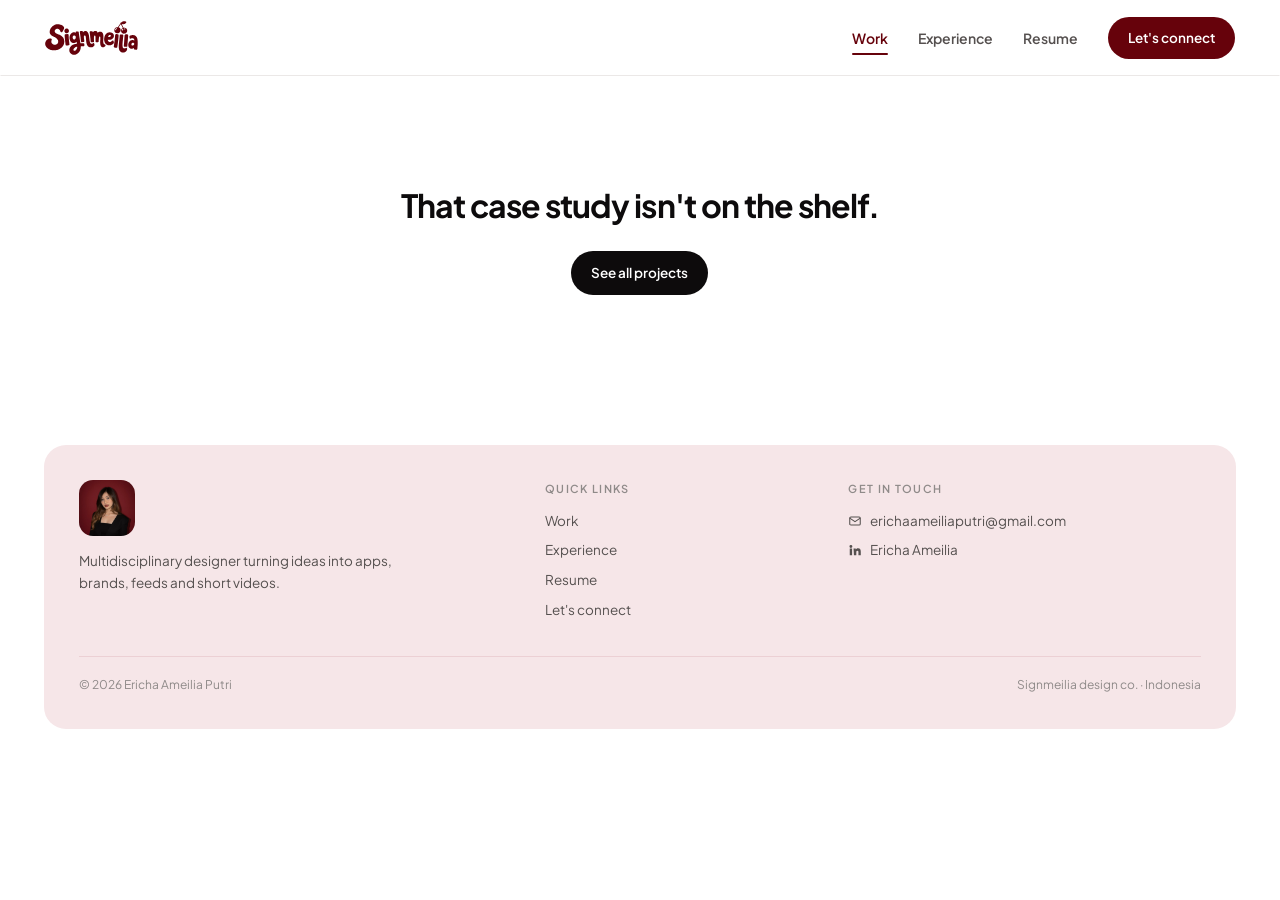
==== case.html @ 8f6b2e16 "GoFleet: hapus bagian Try it yourself Link prototipe tetap ada di tombol hero.  Co-Authored-By: Clau" ====
<!doctype html>
<html lang="en">
<head>
<meta charset="utf-8">
<meta name="viewport" content="width=device-width, initial-scale=1">
<title>Case study | Ericha Ameilia</title>
<meta name="description" content="A case study from Ericha Ameilia's portfolio.">
<link rel="icon" type="image/svg+xml" href="assets/favicon.svg?v=3">
<link rel="apple-touch-icon" href="assets/apple-touch-icon.png">
<link rel="preconnect" href="https://fonts.googleapis.com">
<link rel="preconnect" href="https://fonts.gstatic.com" crossorigin>
<link href="https://fonts.googleapis.com/css2?family=Plus+Jakarta+Sans:wght@400;500;600;700;800&display=swap" rel="stylesheet">
<link rel="stylesheet" href="styles.css">
<link rel="stylesheet" href="merged.css">
<link rel="stylesheet" href="case.css">
</head>
<body class="no-js">

<header class="nav" id="nav">
  <div class="nav__in">
    <a class="nav__logo" href="index.html" aria-label="Signmeilia, home"><img src="assets/signmeilia-logo.svg" alt="Signmeilia"></a>
    <div class="nav__right">
      <nav class="nav__links" aria-label="Main">
        <a href="projects.html" class="active">Work</a>
        <a href="index.html#journey">Experience</a>
        <a href="https://drive.google.com/file/d/1sFN4XBQd8MXF_A1-J4B5y1EkDxADbrXs/view?usp=sharing" target="_blank" rel="noopener">Resume</a>
      </nav>
      <a class="btn nav__cta" href="index.html#contact">Let's connect</a>
    </div>
  </div>
</header>

<main id="case">
  <noscript><div class="wrap cs-missing"><h1>This case study needs JavaScript.</h1><p><a href="projects.html">Back to all projects</a></p></div></noscript>
</main>

<footer class="site-foot">
  <div class="wrap">
    <div class="fcard">
      <div class="fcard__grid">
        <div class="fcard__me"><img src="assets/portrait.jpg" alt=""><p>Multidisciplinary designer turning ideas into apps, brands, feeds and short videos.</p></div>
        <nav aria-label="Quick links"><span class="label">Quick links</span><a href="projects.html">Work</a><a href="index.html#journey">Experience</a><a href="https://drive.google.com/file/d/1sFN4XBQd8MXF_A1-J4B5y1EkDxADbrXs/view?usp=sharing" target="_blank" rel="noopener">Resume</a><a href="index.html#contact">Let's connect</a></nav>
        <nav aria-label="Get in touch"><span class="label">Get in touch</span>
          <a href="mailto:erichaameiliaputri@gmail.com"><svg viewBox="0 0 24 24" fill="none" stroke="currentColor" stroke-width="1.8"><rect x="3" y="5" width="18" height="14" rx="2"/><path d="m3 7 9 6 9-6"/></svg>erichaameiliaputri@gmail.com</a>
          <a href="https://www.linkedin.com/in/erichaameilia/" target="_blank" rel="noopener"><svg viewBox="0 0 24 24" fill="currentColor"><path d="M4.98 3.5a2.5 2.5 0 1 1 0 5 2.5 2.5 0 0 1 0-5zM3 9.5h4V21H3zM9.5 9.5h3.8v1.6h.06c.53-1 1.83-2.06 3.77-2.06 4.03 0 4.77 2.65 4.77 6.1V21h-4v-5.1c0-1.22-.02-2.78-1.7-2.78-1.7 0-1.96 1.33-1.96 2.7V21h-4z"/></svg>Ericha Ameilia</a>
        </nav>
      </div>
      <div class="fcard__bottom"><span>© 2026 Ericha Ameilia Putri</span><span>Signmeilia design co. · Indonesia</span></div>
    </div>
  </div>
</footer>

<script src="projects-data.js"></script>
<script src="cases-data.js"></script>
<script>
  /* render one case study from cases-data.js, picked by ?id= */
  (() => {
    const id = new URLSearchParams(location.search).get('id');
    const c = CASES[id];
    const main = document.getElementById('case');
    if (CASES[id]) main.classList.add('cs-' + id);
    const esc = s => String(s).replace(/&/g, '&amp;').replace(/</g, '&lt;');
    if (!c) {
      main.innerHTML = `<div class="wrap cs-missing"><h1>That case study isn't on the shelf.</h1><p><a class="btn btn-dark" href="projects.html">See all projects</a></p></div>`;
      return;
    }
    document.title = `${c.short} | Ericha Ameilia`;
    const img = (src, alt, cls = '') => `<img class="${cls}" src="${src.startsWith('./') ? src : CS_ASSET + src}" alt="${esc(alt || '')}" loading="lazy">`;
    const head = b => (b.label || b.title || b.body) ? `
      <div class="cs-head rv">
        ${b.label ? `<span class="label">${esc(b.label)}</span>` : ''}
        ${b.title ? `<h2>${esc(b.title)}</h2>` : ''}
        ${[].concat(b.body || []).map(p => `<p>${esc(p)}</p>`).join('')}
      </div>` : '';

    const blocks = {
      text: b => '',
      cards: b => `<div class="cs-cards cols-${b.cols || 3}" data-stagger>${b.items.map((it, i) => `
        <div class="cs-card rv">
          ${b.numbered ? `<span class="cs-card__n">${String(i + 1).padStart(2, '0')}</span>` : ''}
          ${it.tag ? `<span class="cs-card__tag">${esc(it.tag)}</span>` : ''}
          <h3>${esc(it.t)}</h3>${it.d ? `<p>${esc(it.d)}</p>` : ''}
          ${it.list ? `<ul>${it.list.map(l => `<li>${esc(l)}</li>`).join('')}</ul>` : ''}
          ${it.foot ? `<b class="cs-card__foot">${esc(it.foot)}</b>` : ''}
        </div>`).join('')}</div>`,
      flow: b => `<div class="cs-flow rv">${b.steps.map(s => `<span>${esc(s)}</span>`).join('<i aria-hidden="true">→</i>')}</div>`,
      images: b => `<div class="cs-imgs cols-${b.cols || 1}${b.phones ? ' is-phones' : ''}" style="--n:${b.items.length}" data-stagger>${b.items.map(it => `
        <figure class="rv">${img(it.src, it.alt)}${it.cap || it.d ? `<figcaption>${it.cap ? `<b>${esc(it.cap)}</b>` : ''}${it.d ? `<span>${esc(it.d)}</span>` : ''}</figcaption>` : ''}</figure>`).join('')}</div>`,
      beforeafter: b => `<div class="cs-ba" data-stagger>
        <figure class="rv"><span class="cs-pill">Before</span>${img(b.before, 'Before')}</figure>
        <figure class="rv"><span class="cs-pill is-on">Redesign</span>${img(b.after, 'Redesign')}</figure></div>`,
      compare: b => `<div class="cs-compare" data-stagger>${[b.left, b.right].map((s, i) => `
        <div class="cs-compare__col rv${i ? ' is-on' : ''}"><h3>${esc(s.title)}</h3><ol>${s.items.map(x => `<li>${esc(x)}</li>`).join('')}</ol></div>`).join('')}</div>`,
      works: b => `<div class="cs-works">${b.items.map(w => `
        <article class="cs-work rv">
          <div class="cs-work__media${w.videos.length > 1 ? ' is-many' : ''}">${w.videos.map(v => `
            <a class="cs-video" href="https://www.youtube.com/watch?v=${v.id}" target="_blank" rel="noopener" aria-label="Watch ${esc(w.brand)} on YouTube">
              ${img(v.thumb, w.brand)}<span class="cs-play" aria-hidden="true">▶</span></a>`).join('')}</div>
          <div class="cs-work__text">
            <span class="label">${esc(w.brand)}</span>
            <h3>${esc(w.title)}</h3>
            ${[].concat(w.body).map(p => `<p>${esc(p)}</p>`).join('')}
            <div class="cs-chips"><b>My contribution</b>${w.did.map(d => `<span class="chip">${esc(d)}</span>`).join('')}</div>
          </div>
        </article>`).join('')}</div>`,
      // a drawn diagram (an SVG file), inlined after render so it picks up the page fonts
      diagram: b => `<div class="cs-diagram rv" data-svg="${b.src}" role="img" aria-label="${esc(b.alt || '')}"></div>`,
      quote: b => `<div class="cs-quote rv"><span class="label">Reflection</span><blockquote>${esc(b.quote)}</blockquote>${[].concat(b.body).map(p => `<p>${esc(p)}</p>`).join('')}</div>`,
    };

    const keys = Object.keys(CASES);
    const next = CASES[keys[(keys.indexOf(id) + 1) % keys.length]];
    const nextId = keys[(keys.indexOf(id) + 1) % keys.length];

    main.innerHTML = `
      <section class="cs-hero">
        <div class="wrap">
          <a class="cs-back" href="projects.html#${c.field}">← Back to ${esc(c.fieldName)}</a>
          <span class="mix-tag">${esc(c.label)}</span>
          <h1 class="cs-title">${esc(c.title)}</h1>
          <p class="cs-intro">${esc(c.intro)}</p>
          ${c.link ? `<a class="btn btn-dark cs-live" href="${c.link.href}" target="_blank" rel="noopener">${esc(c.link.label)} <span aria-hidden="true">↗</span></a>` : ""}
          <dl class="cs-meta">${c.meta.map(([k, v]) => `<div><dt>${esc(k)}</dt><dd>${esc(v)}</dd></div>`).join('')}</dl>
        </div>
        <div class="wrap"><figure class="cs-cover">${img(c.cover, c.short + ' cover')}</figure></div>
      </section>
      ${c.blocks.map(b => {
        // a lone image, one or two phone screens, or a flow sit beside their copy instead of under it,
        // unless the block asks to stay stacked so its visual can run full width
        const split = !b.stack && (b.title || b.body) &&
          ((b.type === 'images' && ((b.cols || 1) === 1 || (b.phones && b.items.length <= 2))) || b.type === 'flow');
        return `<section class="cs-sec t-${b.type}${b.tone ? ' is-' + b.tone : ''}${split ? ' is-split' : ''}"><div class="wrap">${b.type === 'quote' ? '' : head(b)}${blocks[b.type](b)}</div></section>`;
      }).join('')}
      <section class="cs-next"><div class="wrap">
        <a class="cs-next__card" href="case.html?id=${nextId}">
          <span class="label">Next case study</span>
          <h2>${esc(next.short)}</h2>
          <p>${esc(next.title)}</p>
          <span class="cs-next__img">${img(next.cover, next.short)}</span>
        </a>
      </div></section>`;

    // diagrams are inlined rather than used as <img>, so their text renders in the site font
    // opened straight from disk (file://) the fetch is blocked, so fall back to a plain image
    main.querySelectorAll('[data-svg]').forEach(el => fetch(el.dataset.svg).then(r => r.text()).then(svg => { el.innerHTML = svg; })
      .catch(() => { el.innerHTML = `<img src="${el.dataset.svg}" alt="${el.getAttribute('aria-label') || ''}" style="width:100%;min-width:1100px;display:block">`; }));

    // only truly tall images (phone screens, vertical videos) are shown whole inside their 16:9 frame;
    // dashboards and everything else fill the frame, zoomed in from the top

    const markTall = im => { if (im.naturalHeight > im.naturalWidth * 1.4) im.classList.add('is-tall'); };
    main.querySelectorAll('img').forEach(im => im.complete ? markTall(im) : im.addEventListener('load', () => markTall(im), { once: true }));
    // UTVIP shots are shown whole; blowing the shot's top-left corner up behind it fills the spare frame in its own backdrop colour
    if (id === 'utvip') main.querySelectorAll('.cs-imgs img, .cs-cover img').forEach(im => { im.style.background = `url("${im.src}") 0 0 / 10000% 10000% no-repeat`; });
  })();
</script>
<script src="site.js"></script>
</body>
</html>
---- styles.css ----
:root{
  --bg:#ffffff;
  --soft:#f6f5f4;
  --ink:#0d0b0c;
  --ink-2:#55504f;
  --ink-3:#8f8a89;
  --line:#ebe8e7;
  --accent:#7a1f2b;
  --accent-soft:#f7e7e9;
  --ribbon:#f4a6cf;
  --font:"Plus Jakarta Sans", system-ui, -apple-system, "Segoe UI", sans-serif;
  --pad:clamp(20px,3.4vw,48px);
}
*{box-sizing:border-box;margin:0;padding:0}
html{scroll-behavior:smooth}
body{background:var(--bg);color:var(--ink);font-family:var(--font);font-size:15px;line-height:1.6;-webkit-font-smoothing:antialiased;overflow-x:hidden}
img{display:block;max-width:100%}
a{color:inherit;text-decoration:none}
button,input,textarea{font:inherit;color:inherit}
button{background:none;border:0;cursor:pointer}
.wrap{width:min(1240px,100% - var(--pad)*2);margin-inline:auto}
.label{font-size:11px;font-weight:600;letter-spacing:.12em;text-transform:uppercase;color:var(--ink-3)}
:focus-visible{outline:2px solid var(--accent);outline-offset:3px;border-radius:6px}

/* preloader */
.loader{position:fixed;inset:0;z-index:100;background:#fff;display:flex;align-items:flex-end;padding:0 var(--pad) 28px;transition:transform .9s cubic-bezier(.7,0,.2,1)}
.loader__in{width:100%;display:flex;justify-content:space-between;align-items:flex-end;border-top:1px solid var(--line);padding-top:10px}
.loader__num{font-size:clamp(90px,13vw,190px);font-weight:700;line-height:.82;letter-spacing:-.05em;display:flex}
.loader__num sup{font-size:.22em;letter-spacing:0;margin-left:4px;line-height:1}
.loader.done{transform:translateY(-100%)}

/* top bar */
.topbar{position:fixed;inset:0 0 auto 0;z-index:50;height:64px;background:rgba(255,255,255,.78);backdrop-filter:blur(14px);-webkit-backdrop-filter:blur(14px);border-bottom:1px solid rgba(235,232,231,.7)}
.topbar .wrap{height:100%;display:flex;align-items:center;justify-content:space-between;gap:16px}
.meta{display:flex;gap:44px}
.meta div{line-height:1.35}
.meta .label{font-size:9.5px;display:block;margin-bottom:2px}
.meta b{font-size:12.5px;font-weight:500}
.meta .dot{display:inline-block;width:6px;height:6px;border-radius:50%;background:#2fb36b;margin-right:6px;vertical-align:1px}
.links{display:flex;align-items:center;gap:28px;font-size:13.5px;font-weight:500;color:var(--ink-3)}
.links a{transition:color .2s}
.links a:hover,.links a.on{color:var(--ink)}
.links a.hi{color:var(--accent)}
.menu-btn{display:none;width:38px;height:38px;border-radius:50%;border:1px solid var(--line);place-items:center}
.menu-btn svg{width:18px;height:18px}

/* buttons */
.btn{display:inline-flex;align-items:center;gap:9px;height:44px;padding:0 20px;border-radius:999px;font-size:13.5px;font-weight:600;white-space:nowrap;transition:transform .2s, background .2s, border-color .2s}
.btn svg{width:15px;height:15px}
.btn:hover{transform:translateY(-2px)}
.btn:active{transform:scale(.97)}
.btn-dark{background:var(--ink);color:#fff}
.btn-dark:hover{background:var(--accent)}
.btn-line{border:1px solid var(--line);background:#fff}
.btn-line:hover{border-color:var(--ink)}
.chip{display:inline-flex;align-items:center;gap:6px;height:28px;padding:0 11px;border-radius:999px;font-size:12px;font-weight:500;border:1px solid var(--line);background:#fff;color:var(--ink-2);white-space:nowrap}
.chip--on{background:var(--accent-soft);border-color:transparent;color:var(--accent)}

/* ribbons */
.ribbon{position:absolute;left:-20vw;width:140vw;height:46px;display:flex;align-items:center;overflow:hidden;font-size:13px;font-weight:700;letter-spacing:.08em;text-transform:uppercase;white-space:nowrap}
.ribbon__track{display:flex;width:max-content;animation:ribbon 40s linear infinite}
.ribbon__track span{padding-right:.6em}
.ribbon--pink{background:var(--ribbon);color:var(--ink)}
.ribbon--ink{background:var(--accent);color:#fff}
.ribbon--rev .ribbon__track{animation-direction:reverse}
@keyframes ribbon{to{transform:translateX(-50%)}}

/* hero */
.hero{position:relative;min-height:100svh;overflow:hidden;display:flex;flex-direction:column;align-items:center;padding-top:clamp(100px,13vh,140px)}
.hero h1{position:relative;z-index:4;text-align:center;font-size:clamp(34px,4.4vw,62px);font-weight:600;line-height:1.08;letter-spacing:-.035em}
.hero h1 .type{color:var(--accent)}
.hero h1 .caret{display:inline-block;width:3px;height:.9em;background:var(--accent);margin-left:4px;vertical-align:-.08em;animation:blink 1s steps(1) infinite}
@keyframes blink{50%{opacity:0}}
.hero p{position:relative;z-index:4;text-align:center;color:var(--ink-2);max-width:56ch;margin:20px 20px 0;font-size:15px}
.hero__photo{position:absolute;z-index:2;bottom:0;left:50%;transform:translateX(-50%);height:clamp(320px,56svh,600px);aspect-ratio:4/5;border-radius:999px 999px 0 0;overflow:hidden;background:#222}
.hero__photo img{width:100%;height:100%;object-fit:cover;object-position:50% 18%;filter:grayscale(1) contrast(1.12) brightness(1.04);transition:filter .6s}
.hero__photo:hover img{filter:grayscale(0)}
.hero .ribbon--pink{z-index:1;top:58%;transform:rotate(-13deg)}
.hero .ribbon--ink{z-index:3;top:79%;transform:rotate(4deg)}
.hero__foot{position:absolute;z-index:5;left:var(--pad);bottom:28px;display:flex;gap:10px;align-items:center}
.ico{width:38px;height:38px;border-radius:50%;border:1px solid var(--line);background:#fff;display:grid;place-items:center;transition:border-color .2s, transform .2s}
.ico:hover{border-color:var(--ink);transform:translateY(-2px)}
.ico svg{width:15px;height:15px}
.pill-mail{height:38px;padding:0 16px;border-radius:999px;border:1px solid var(--line);background:#fff;display:inline-flex;align-items:center;font-size:12.5px;font-weight:500;transition:border-color .2s}
.pill-mail:hover{border-color:var(--ink)}

/* about */
.sec{padding:110px 0 0}
.head-row{display:flex;align-items:center;gap:14px;margin-bottom:18px}
.status{display:inline-flex;align-items:center;gap:7px;font-size:11px;font-weight:600;letter-spacing:.12em;text-transform:uppercase;color:var(--ink-2)}
.status i{width:7px;height:7px;border-radius:50%;background:#2fb36b}
.about{display:grid;grid-template-columns:minmax(0,1fr) minmax(0,1.05fr);gap:clamp(32px,6vw,100px);align-items:start}
.about h2{font-size:clamp(32px,3.4vw,48px);font-weight:600;line-height:1.08;letter-spacing:-.035em;margin-bottom:22px}
.about p{color:var(--ink-2);max-width:52ch;margin-bottom:30px}
.actions{display:flex;gap:10px;flex-wrap:wrap}

.cal{border:1px solid var(--line);border-radius:18px;padding:22px}
.cal__top{display:flex;justify-content:space-between;align-items:center;gap:12px;margin-bottom:18px}
.cal__top b{font-size:15px;font-weight:600}
.cal__tag{display:inline-flex;align-items:center;gap:7px;height:30px;padding:0 12px;border-radius:999px;background:var(--ink);color:#fff;font-size:12px;font-weight:600}
.cal__tag svg{width:13px;height:13px}
.cal__grid{display:grid;grid-template-columns:38px repeat(12,1fr);gap:5px;align-items:center}
.cal__grid .m{font-size:10.5px;color:var(--ink-3);text-align:center}
.cal__grid .y{font-size:11px;color:var(--ink-3)}
.cell{aspect-ratio:1;border-radius:5px;background:#efeded;position:relative}
.cell[data-l="1"]{background:#e9b9c0}
.cell[data-l="2"]{background:var(--accent)}
.cell[data-l="f"]{background:transparent;border:1px dashed var(--line)}
.cell:hover::after{content:attr(data-tip);position:absolute;z-index:5;bottom:calc(100% + 8px);left:50%;transform:translateX(-50%);white-space:nowrap;background:var(--ink);color:#fff;font-size:11.5px;padding:6px 10px;border-radius:8px;pointer-events:none}
.cal__legend{display:flex;justify-content:space-between;align-items:center;margin-top:16px;font-size:11.5px;color:var(--ink-3)}
.cal__legend span{display:inline-flex;align-items:center;gap:5px}
.cal__legend i{width:11px;height:11px;border-radius:3px;background:#efeded}

/* career */
.career-head{display:flex;justify-content:space-between;align-items:center;gap:16px;flex-wrap:wrap;margin-bottom:22px}
.career-head h2{display:flex;align-items:baseline;gap:16px;font-size:20px;font-weight:600;letter-spacing:-.02em}
.career-head .chips{display:flex;gap:8px;flex-wrap:wrap}
.track-bar{display:flex;align-items:center;gap:16px;margin-bottom:22px}
.progress{flex:1;height:2px;background:var(--line);position:relative;overflow:hidden;border-radius:2px}
.progress i{position:absolute;inset:0 auto 0 0;width:20%;background:var(--ink);transition:width .2s}
.arrows{display:flex;gap:8px}
.arrows button{width:34px;height:34px;border-radius:50%;border:1px solid var(--line);display:grid;place-items:center;transition:border-color .2s, opacity .2s}
.arrows button:hover{border-color:var(--ink)}
.arrows button:disabled{opacity:.35;pointer-events:none}
.arrows svg{width:15px;height:15px}
.rail{display:flex;gap:16px;overflow-x:auto;scroll-snap-type:x mandatory;scrollbar-width:none;padding:4px var(--pad) 8px;margin:0 calc(var(--pad) * -1)}
.rail::-webkit-scrollbar{display:none}
.job{flex:0 0 clamp(270px,25vw,320px);scroll-snap-align:start;border:1px solid var(--line);border-radius:18px;padding:20px;display:flex;flex-direction:column;background:#fff;transition:border-color .25s, transform .25s}
.job:hover{border-color:#cfc9c8;transform:translateY(-3px)}
.job__co{display:flex;align-items:center;gap:10px;font-size:12.5px;font-weight:500;color:var(--ink-2);margin-bottom:16px}
.job__co img{width:28px;height:28px;border-radius:50%;object-fit:contain;border:1px solid var(--line);padding:3px;background:#fff}
.job__co span{flex:1;min-width:0;overflow:hidden;text-overflow:ellipsis;white-space:nowrap}
.job__badge{font-size:10.5px;font-weight:600;letter-spacing:.06em;text-transform:uppercase;color:var(--ink-3)}
.job__badge.now{color:var(--accent);background:var(--accent-soft);padding:3px 8px;border-radius:6px}
.job h3{font-size:16px;font-weight:600;letter-spacing:-.01em;line-height:1.3}
.job .date{font-size:12px;color:var(--ink-3);margin:3px 0 16px}
.job ul{list-style:none;display:grid;gap:10px;font-size:13px;color:var(--ink-2);background:var(--soft);border-radius:12px;padding:14px 14px 14px 26px;flex:1}
.job li{position:relative}
.job li::before{content:"";position:absolute;left:-12px;top:.62em;width:4px;height:4px;border-radius:50%;background:var(--ink-3)}
.job__more{display:inline-flex;align-items:center;gap:6px;margin-top:16px;font-size:12.5px;font-weight:600}
.job__more svg{width:13px;height:13px;transition:transform .2s}
.job__more:hover svg{transform:translate(2px,-2px)}

/* contact */
.contact-head{display:flex;justify-content:space-between;align-items:center;gap:16px;flex-wrap:wrap;margin-bottom:26px}
.contact-head h2{display:flex;align-items:baseline;gap:16px;font-size:20px;font-weight:600;letter-spacing:-.02em}
.contact-head .notes{display:flex;gap:18px;font-size:12.5px;color:var(--ink-2)}
.contact{display:grid;grid-template-columns:minmax(0,.9fr) minmax(0,1.1fr);gap:clamp(24px,4vw,56px);align-items:start}
.contact > div > p{color:var(--ink-2);max-width:44ch;margin-bottom:22px}
.c-rows{display:grid;gap:10px}
.c-row{display:flex;align-items:center;gap:14px;padding:12px 14px;border:1px solid var(--line);border-radius:14px;transition:border-color .2s}
.c-row:hover{border-color:#cfc9c8}
.c-row .ic{width:38px;height:38px;flex:none;border-radius:10px;display:grid;place-items:center;background:var(--accent-soft);color:var(--accent)}
.c-row .ic svg{width:17px;height:17px}
.c-row div{flex:1;min-width:0;line-height:1.35}
.c-row div .label{font-size:10px;display:block}
.c-row div b{font-size:13.5px;font-weight:500;display:block;overflow:hidden;text-overflow:ellipsis;white-space:nowrap}
.c-row .act{height:30px;padding:0 13px;border-radius:999px;border:1px solid var(--line);font-size:11px;font-weight:700;letter-spacing:.08em;text-transform:uppercase;display:inline-flex;align-items:center;transition:background .2s,color .2s}
.c-row .act:hover{background:var(--ink);color:#fff;border-color:var(--ink)}
.form{border:1px solid var(--line);border-radius:18px;padding:24px}
.form h3{font-size:16px;font-weight:600;margin-bottom:18px}
.form .two{display:grid;grid-template-columns:1fr 1fr;gap:14px}
.form label{display:block;margin-bottom:14px}
.form label .label{display:block;margin-bottom:6px;color:var(--ink-2)}
.form input,.form textarea{width:100%;border:1px solid var(--line);border-radius:10px;padding:11px 13px;font-size:14px;background:#fff;transition:border-color .2s}
.form input:focus,.form textarea:focus{outline:none;border-color:var(--accent)}
.form textarea{min-height:130px;resize:vertical}
.form__foot{display:flex;justify-content:space-between;align-items:center;gap:12px;flex-wrap:wrap}
.form__foot small{font-size:12px;color:var(--ink-3)}
.form .btn-dark{background:var(--accent)}
.form .btn-dark:hover{background:var(--ink)}

.band{position:relative;height:140px;overflow:hidden;margin-top:60px}
.band .ribbon{top:46px;transform:rotate(-2.5deg)}

/* footer */
.footer{border-top:1px solid var(--line);padding:56px 0 30px}
.footer__grid{display:grid;grid-template-columns:1fr auto auto;gap:64px;align-items:start}
.footer h2{font-size:22px;font-weight:600;letter-spacing:-.02em;margin-bottom:8px}
.footer p{color:var(--ink-2);font-size:13.5px;max-width:42ch;margin-bottom:20px}
.footer nav .label{display:block;margin-bottom:12px}
.footer nav a{display:flex;align-items:center;gap:8px;font-size:13.5px;color:var(--ink-2);margin-bottom:8px;transition:color .2s}
.footer nav a:hover{color:var(--ink)}
.footer nav svg{width:14px;height:14px}
.footer__bottom{display:flex;justify-content:space-between;gap:12px;margin-top:56px;font-size:12px;color:var(--ink-3)}

/* projects page */
.p-hero{padding:120px 0 26px}
.p-top{display:flex;justify-content:space-between;align-items:flex-end;gap:32px;flex-wrap:wrap}
.p-top h1{font-size:clamp(38px,4.4vw,60px);font-weight:600;line-height:1.04;letter-spacing:-.04em;margin-top:10px}
.p-side{max-width:340px;text-align:right}
.p-side p{color:var(--ink-2);font-size:13.5px;margin-bottom:16px}
.p-stats{display:flex;justify-content:flex-end;gap:26px}
.p-stats b{display:block;font-size:22px;font-weight:600;line-height:1;letter-spacing:-.02em}
.p-stats .label{font-size:9.5px}
.filters{display:flex;justify-content:space-between;align-items:center;gap:14px;flex-wrap:wrap;margin-top:30px}
.tabs{display:flex;gap:8px;flex-wrap:wrap}
.tab{height:36px;padding:0 15px;border-radius:999px;border:1px solid var(--line);font-size:13px;font-weight:500;display:inline-flex;align-items:center;gap:7px;transition:background .2s,color .2s,border-color .2s}
.tab small{font-size:11.5px;color:var(--ink-3)}
.tab:hover{border-color:var(--ink)}
.tab[aria-selected="true"]{background:var(--ink);border-color:var(--ink);color:#fff}
.tab[aria-selected="true"] small{color:rgba(255,255,255,.6)}
.showing{font-size:12.5px;color:var(--ink-3)}
.p-band{position:relative;height:80px;overflow:hidden;margin:4px 0 18px}
.p-band .ribbon{top:16px;height:40px;transform:rotate(-1.2deg)}
.grid{display:grid;grid-template-columns:repeat(3,1fr);gap:18px;padding-bottom:90px}
.card{border:1px solid var(--line);border-radius:18px;overflow:hidden;background:#fff;display:flex;flex-direction:column;transition:border-color .25s, transform .25s}
.card:hover{border-color:#cfc9c8;transform:translateY(-4px)}
.card__cover{position:relative;aspect-ratio:16/10;background:var(--soft);overflow:hidden}
.card__cover img{width:100%;height:100%;object-fit:cover;transition:transform .7s ease}
.card:hover .card__cover img{transform:scale(1.04)}
.card__cover .cat{position:absolute;left:12px;top:12px;height:24px;padding:0 10px;border-radius:999px;background:#fff;font-size:10px;font-weight:700;letter-spacing:.1em;text-transform:uppercase;display:inline-flex;align-items:center}
.card__body{padding:16px 18px 18px;display:flex;flex-direction:column;flex:1}
.card__title{display:flex;justify-content:space-between;align-items:center;gap:10px}
.card__title h3{font-size:15px;font-weight:600;letter-spacing:-.01em}
.card__title .yr{font-size:12px;color:var(--ink-3);white-space:nowrap}
.card__title .st{font-size:11px;font-weight:600;color:var(--accent);background:var(--accent-soft);padding:3px 8px;border-radius:6px;margin-right:6px}
.card__org{font-size:12px;color:var(--ink-3);margin:2px 0 10px}
.card__body p{font-size:13px;color:var(--ink-2);display:-webkit-box;-webkit-line-clamp:2;-webkit-box-orient:vertical;overflow:hidden;margin-bottom:16px}
.card__foot{display:flex;justify-content:space-between;align-items:flex-end;gap:10px;margin-top:auto}
.card__foot .tags{display:flex;flex-wrap:wrap;gap:6px}
.card__foot .chip{height:24px;font-size:11px;padding:0 9px}
.card__go{width:32px;height:32px;flex:none;border-radius:50%;border:1px solid var(--line);display:grid;place-items:center;transition:background .2s,color .2s}
.card:hover .card__go{background:var(--ink);color:#fff;border-color:var(--ink)}
.card__go svg{width:14px;height:14px}
.empty{grid-column:1/-1;border:1px dashed #d9d4d3;border-radius:18px;padding:56px 24px;text-align:center}
.empty h3{font-size:20px;font-weight:600;letter-spacing:-.02em;margin-bottom:8px}
.empty p{color:var(--ink-2);max-width:44ch;margin:0 auto 20px}

/* reveal */
.rv{opacity:0;transform:translateY(20px);transition:opacity .8s ease, transform .8s cubic-bezier(.2,.7,.2,1)}
.rv.in{opacity:1;transform:none}
.no-js .rv{opacity:1;transform:none}
.no-js .loader{display:none}

@media (prefers-reduced-motion:reduce){
  *,*::before,*::after{animation:none!important;transition:none!important}
  .rv{opacity:1;transform:none}
}

@media (max-width:900px){
  .meta div:nth-child(3){display:none}
  .meta{gap:24px}
  .about,.contact{grid-template-columns:1fr}
  .grid{grid-template-columns:1fr 1fr}
  .footer__grid{grid-template-columns:1fr 1fr}
  .footer__grid > div:first-child{grid-column:1/-1}
}
@media (max-width:640px){
  body{font-size:15px}
  .links{display:none}
  .links.open{display:flex;position:absolute;top:64px;left:0;right:0;flex-direction:column;align-items:flex-start;gap:16px;padding:20px var(--pad);background:#fff;border-bottom:1px solid var(--line);font-size:16px}
  .menu-btn{display:grid}
  .meta div:nth-child(2){display:none}
  .hero{padding-top:100px}
  .hero__photo{height:auto;width:90vw}
  .hero .ribbon--pink{top:62%}
  .hero .ribbon--ink{top:82%}
  .hero__foot{left:50%;transform:translateX(-50%);bottom:18px}
  .form .two{grid-template-columns:1fr}
  .grid{grid-template-columns:1fr}
  .p-side{text-align:left;max-width:none}
  .p-stats{justify-content:flex-start}
  .cal{padding:16px}
  .cal__grid{grid-template-columns:30px repeat(12,1fr);gap:3px}
  .cal__grid .m{font-size:9px}
  .contact-head .notes{display:none}
}
---- merged.css ----
/* Fachri's layout ideas, built in the design system from styles.css */

/* brand maroon, taken from the Signmeilia logo */
:root{--accent:#66020b;--accent-soft:#f6e6e8}

/* intro: the Signmeilia mark is "signed" left to right, then the maroon sheet lifts away */
.intro{position:fixed;inset:0;z-index:100;background:var(--accent);display:flex;flex-direction:column;align-items:center;justify-content:center;gap:26px;
  transition:transform .9s cubic-bezier(.76,0,.24,1), border-radius .9s cubic-bezier(.76,0,.24,1)}
.intro__sign{position:relative;width:min(380px,64vw)}
.intro__sign img{width:100%;height:auto;filter:brightness(0) invert(1);clip-path:inset(0 100% 0 0);animation:sign 1.25s cubic-bezier(.55,.1,.35,1) .25s forwards}
.intro__pen{position:absolute;top:58%;left:0;width:10px;height:10px;margin:-5px 0 0 -5px;border-radius:50%;background:#fff;box-shadow:0 0 0 6px rgba(255,255,255,.18);opacity:0;animation:pen 1.25s cubic-bezier(.55,.1,.35,1) .25s forwards}
.intro__line{font-size:12px;font-weight:600;letter-spacing:.2em;text-transform:uppercase;color:rgba(255,255,255,.7);opacity:0;transform:translateY(8px);animation:introLine .6s ease 1.35s forwards}
.intro.done{transform:translateY(-100%);border-radius:0 0 50% 50% / 0 0 120px 120px}
@keyframes sign{to{clip-path:inset(0 0 0 0)}}
@keyframes pen{0%{left:0;opacity:1}88%{opacity:1}100%{left:100%;opacity:0}}
@keyframes introLine{to{opacity:1;transform:none}}
.no-js .intro{display:none}

/* nav: a full bar over the hero that tucks into a centred pill once you scroll */
.nav{position:fixed;z-index:60;top:0;left:0;right:0;display:flex;justify-content:center;padding-top:0;transition:padding-top .55s cubic-bezier(.2,.8,.2,1);pointer-events:none}
.nav__in{pointer-events:auto;width:100%;height:76px;padding:0 var(--pad);display:flex;align-items:center;justify-content:space-between;gap:24px;border:1px solid transparent;border-bottom-color:var(--line);border-radius:0;background:rgba(255,255,255,.9);backdrop-filter:blur(14px);-webkit-backdrop-filter:blur(14px);
  transition:width .6s cubic-bezier(.2,.8,.2,1),height .5s cubic-bezier(.2,.8,.2,1),padding .6s cubic-bezier(.2,.8,.2,1),border-radius .6s cubic-bezier(.2,.8,.2,1),box-shadow .5s,border-color .5s}
.nav__logo{display:flex;align-items:center;flex:none}
.nav__logo img{height:34px;width:auto;transition:height .5s cubic-bezier(.2,.8,.2,1)}
.nav__links{display:flex;align-items:center;gap:30px}
.nav__links a{position:relative;font-size:14px;font-weight:600;color:var(--ink-2);transition:color .2s}
.nav__links a::after{content:"";position:absolute;left:0;right:0;bottom:-6px;height:2px;border-radius:2px;background:var(--accent);transform:scaleX(0);transform-origin:left;transition:transform .3s}
.nav__links a:hover,.nav__links a.active{color:var(--accent)}
.nav__links a.active::after{transform:scaleX(1)}
.nav__right{display:flex;align-items:center;gap:30px}
.nav__cta{height:42px;padding:0 20px;background:var(--accent);color:#fff}
.nav__cta:hover{background:var(--ink)}
.nav.is-pill{padding-top:14px}
.nav.is-pill .nav__in{width:min(640px,100% - 24px);height:58px;padding:0 8px 0 22px;border-radius:999px;border-color:var(--line);box-shadow:0 14px 40px rgba(13,11,12,.1)}
.nav.is-pill .nav__logo img{height:26px}
.nav.is-pill .nav__cta{height:42px}

/* pill nav: centre of the top bar on desktop, a dock at the bottom on small screens */
.pillnav{position:fixed;z-index:55;top:12px;left:50%;transform:translateX(-50%);width:max-content;display:flex;align-items:center;gap:6px}
.pillnav__me{width:40px;height:40px;border-radius:50%;overflow:hidden;border:1px solid var(--line);background:#fff;flex:none}
.pillnav__me img{width:100%;height:100%;object-fit:cover;object-position:50% 22%}
.pillnav__links{display:flex;gap:2px;padding:4px;border-radius:999px;border:1px solid var(--line);background:#fff}
.pillnav__links a{display:flex;align-items:center;gap:7px;height:32px;padding:0 14px;border-radius:999px;font-size:13px;font-weight:500;color:var(--ink-2);white-space:nowrap;transition:background .25s,color .25s}
.pillnav__links a svg{width:15px;height:15px;flex:none}
.pillnav__links a:hover{color:var(--ink)}
.pillnav__links a.active{background:var(--ink);color:#fff}
.topbar .say{height:40px;padding:0 18px}

/* orbit hero */
.orbit{position:relative;height:100svh;min-height:680px;overflow:hidden}
.orbit__ring{position:absolute;inset:0}
.orbit__card{position:absolute;left:0;top:0;width:calc(var(--cw,172px) * var(--s,1));aspect-ratio:4/3;border-radius:14px;padding:5px;background:#fff;border:1px solid var(--line);box-shadow:0 14px 34px rgba(13,11,12,.08);will-change:transform,filter,opacity}
.orbit__card img{width:100%;height:100%;object-fit:cover;border-radius:9px}
.orbit__card.tall{aspect-ratio:3/4}
.orbit__fade{position:absolute;inset:0;pointer-events:none;background:radial-gradient(ellipse 30% 26% at 50% 52%,rgba(255,255,255,.92) 0%,rgba(255,255,255,.55) 55%,rgba(255,255,255,0) 100%)}
/* hero pattern: a soft maroon dot grid, a rose glow and the orbit's own track */
.orbit{background:radial-gradient(ellipse 42% 38% at 50% 54%,#f8eaec 0%,rgba(248,234,236,0) 70%),#fff}
.orbit__pattern{position:absolute;inset:0;pointer-events:none;
  background-image:radial-gradient(rgba(102,2,11,.22) 1.2px,transparent 1.4px);background-size:26px 26px;background-position:center;
  -webkit-mask-image:radial-gradient(ellipse 70% 70% at 50% 55%,#000 30%,transparent 80%);mask-image:radial-gradient(ellipse 70% 70% at 50% 55%,#000 30%,transparent 80%)}
.orbit__path{position:absolute;inset:0;pointer-events:none}
.orbit__path i{position:absolute;left:var(--cx,50%);top:var(--cy,60%);width:calc(var(--R,500px) * 2);aspect-ratio:1;border-radius:50%;transform:translate(-50%,-50%);border:1.5px dashed rgba(102,2,11,.18);animation:spin 120s linear infinite}
.orbit__path i + i{width:calc(var(--R,500px) * 1.3);border:1px solid rgba(102,2,11,.1);animation-direction:reverse;animation-duration:160s}
@keyframes spin{to{transform:translate(-50%,-50%) rotate(360deg)}}
.orbit__copy{position:absolute;z-index:3;left:50%;top:52%;transform:translate(-50%,-50%);width:min(860px,92vw);text-align:center}
.orbit__copy h1{font-size:clamp(34px,4.6vw,64px);font-weight:600;line-height:1.08;letter-spacing:-.035em}
.orbit__copy h1 .soft{color:var(--ink-3)}
.orbit__copy h1 .type{color:var(--accent)}
.orbit__copy h1 .caret{display:inline-block;width:3px;height:.9em;background:var(--accent);margin-left:4px;vertical-align:-.08em;animation:blink 1s steps(1) infinite}
.orbit__copy p{color:var(--ink-2);max-width:50ch;margin:18px auto 28px}
.orbit__ctas{display:flex;gap:10px;justify-content:center;flex-wrap:wrap}
.orbit .ribbon--ink{z-index:4;top:auto;bottom:0;left:0;width:100%;height:52px;transform:none;font-size:14px}

/* about: copy and contact on the left, portrait card on the right */
.meet{display:grid;grid-template-columns:minmax(0,1fr) minmax(0,.9fr);gap:clamp(32px,6vw,96px);align-items:center}
.meet h2{font-size:clamp(32px,3.4vw,48px);font-weight:600;line-height:1.08;letter-spacing:-.035em;margin-bottom:20px}
.meet p{color:var(--ink-2);max-width:52ch;margin-bottom:28px}
.meet h3{font-size:22px;font-weight:600;letter-spacing:-.02em;margin:48px 0 14px}
.touch{display:flex;flex-direction:column;align-items:flex-start;gap:10px}
.touch a{display:inline-flex;align-items:center;gap:12px;height:46px;padding:0 18px 0 5px;border-radius:999px;border:1px solid var(--line);font-size:14px;font-weight:500;transition:border-color .2s, transform .2s}
.touch a:hover{border-color:var(--ink);transform:translateX(4px)}
.touch .ic{width:36px;height:36px;border-radius:50%;display:grid;place-items:center;background:var(--accent-soft);color:var(--accent)}
.touch .ic svg{width:16px;height:16px}
.portrait{position:relative;border-radius:22px;overflow:hidden;background:var(--soft);aspect-ratio:4/5}
.portrait img{width:100%;height:100%;object-fit:cover;object-position:50% 22%}
.portrait figcaption{position:absolute;left:14px;right:14px;bottom:14px;display:flex;justify-content:space-between;align-items:center;gap:10px;padding:12px 16px;border-radius:12px;background:#fff;font-size:13.5px}
.portrait figcaption b{font-weight:600}
.portrait figcaption span{color:var(--ink-3)}

/* dark experience */
.dark{background:#0f0c0d;color:#fff;position:relative;isolation:isolate;padding:110px 0;margin-top:110px}
.dark::before{content:"";position:absolute;inset:0;z-index:-1;background-image:radial-gradient(rgba(255,255,255,.08) 1px,transparent 1px);background-size:20px 20px}
.dark .label{color:#9c9496}
.xp-top{display:flex;justify-content:space-between;align-items:flex-end;gap:20px 48px;flex-wrap:wrap;margin-bottom:36px}
.xp-top p{max-width:52ch}
.xp-top h2{font-size:clamp(32px,3.4vw,48px);font-weight:600;line-height:1.08;letter-spacing:-.035em;margin:10px 0 12px}
.xp-top p{color:#b6aeb0;margin-bottom:22px}
.xp-links{display:flex;gap:24px;flex-wrap:wrap}
.xp-links a{display:inline-flex;align-items:center;gap:7px;font-size:13.5px;font-weight:600}
.xp-links svg{width:14px;height:14px;transition:transform .2s}
.xp-links a:hover svg{transform:translateX(3px)}
.dark .cal{border-color:rgba(255,255,255,.12);background:rgba(255,255,255,.03)}
.dark .cal__tag{background:#fff;color:var(--ink)}
.dark .cell{background:rgba(255,255,255,.08)}
.dark .cell[data-l="1"]{background:#a9505c}
.dark .cell[data-l="2"]{background:var(--ribbon)}
.dark .cell[data-l="f"]{background:transparent;border-color:rgba(255,255,255,.12)}
.dark .cell:hover::after{background:#fff;color:var(--ink)}
.dark .cal__legend i{background:rgba(255,255,255,.08)}
.xp-list{border-top:1px solid rgba(255,255,255,.12)}
.xp{display:grid;grid-template-columns:48px minmax(0,1fr) minmax(0,1fr);gap:6px 22px;padding:24px 0;border-bottom:1px solid rgba(255,255,255,.12);transition:padding .3s, background .3s}
.xp:hover{background:rgba(255,255,255,.03);padding-inline:14px}
.xp__logo{width:48px;height:48px;border-radius:50%;background:#fff;display:grid;place-items:center;overflow:hidden;grid-row:span 2}
.xp__logo img{width:74%;height:74%;object-fit:contain}
.xp h3{font-size:17px;font-weight:600;letter-spacing:-.01em}
.xp .date{font-size:12.5px;color:#9c9496}
.xp .role{font-size:14px;color:#ddd5d7;line-height:1.45}
.xp .what{display:block;font-size:13px;color:#9c9496;margin-top:4px}
.xp .chips{grid-column:2/-1;display:flex;flex-wrap:wrap;gap:6px;margin-top:10px}
.xp .chip{background:rgba(255,255,255,.07);border-color:rgba(255,255,255,.1);color:#e7e1e3}

/* centred section heading */
.center-head{text-align:center;margin-bottom:48px}
.center-head h2{font-size:clamp(32px,3.4vw,48px);font-weight:600;line-height:1.08;letter-spacing:-.035em;margin:10px 0}
.center-head p{color:var(--ink-2);max-width:48ch;margin:0 auto}

/* the things: one folder per field */
.folders{display:grid;grid-template-columns:repeat(4,1fr);gap:22px}
.folder-wrap{text-align:center}
.folder{position:relative;display:block;aspect-ratio:5/4;margin-bottom:16px;perspective:900px}
.folder__back{position:absolute;inset:10% 0 0 0;border-radius:14px;background:var(--soft);border:1px solid var(--line)}
.folder__back::before{content:"";position:absolute;left:-1px;top:-11%;width:40%;height:15%;border-radius:10px 10px 0 0;background:var(--soft);border:1px solid var(--line);border-bottom:0}
.folder__paper{position:absolute;bottom:36%;width:50%;aspect-ratio:4/3;border-radius:6px;overflow:hidden;border:3px solid #fff;box-shadow:0 8px 18px rgba(13,11,12,.12);transition:transform .5s cubic-bezier(.2,.8,.2,1)}
.folder__paper img{width:100%;height:100%;object-fit:cover}
.folder__paper:nth-of-type(2){left:6%;transform:rotate(-8deg)}
.folder__paper:nth-of-type(3){left:25%;transform:rotate(1deg);z-index:1}
.folder__paper:nth-of-type(4){left:44%;transform:rotate(8deg)}
.folder:hover .folder__paper:nth-of-type(2){transform:translate(-8%,-24%) rotate(-13deg)}
.folder:hover .folder__paper:nth-of-type(3){transform:translateY(-32%)}
.folder:hover .folder__paper:nth-of-type(4){transform:translate(8%,-24%) rotate(13deg)}
.folder__front{position:absolute;left:0;right:0;bottom:0;height:56%;z-index:2;border-radius:14px;background:#fff;border:1px solid var(--line);transform-origin:bottom;transition:transform .5s cubic-bezier(.2,.8,.2,1);display:flex;align-items:flex-end;justify-content:space-between;padding:14px 16px;text-align:left}
.folder:hover .folder__front{transform:rotateX(-16deg)}
.folder__front{flex-direction:column;align-items:stretch;justify-content:space-between;padding:16px 16px 14px}
.folder__name{font-size:clamp(17px,1.6vw,22px);font-weight:600;letter-spacing:-.025em;line-height:1.15;color:var(--ink)}
.folder__foot{display:flex;justify-content:space-between;align-items:baseline;gap:8px}
.folder__foot > span:first-child{display:flex;align-items:baseline;gap:6px}
.folder__front b{font-size:30px;font-weight:600;letter-spacing:-.04em;line-height:1}
.folder__front .label{font-size:10px}
.folder__empty{position:absolute;left:14%;right:14%;bottom:42%;height:32%;border-radius:8px;border:1.5px dashed #d6d0cf;display:grid;place-items:center;font-size:12px;color:var(--ink-3)}
.folder-wrap h3{font-size:16px;font-weight:600;letter-spacing:-.01em;margin-bottom:6px}
.folder-wrap p{font-size:13px;color:var(--ink-2);max-width:30ch;margin:0 auto}
.center-cta{text-align:center;margin-top:40px}

/* teams marquee */
.logos{overflow:hidden;-webkit-mask-image:linear-gradient(90deg,transparent,#000 12%,#000 88%,transparent);mask-image:linear-gradient(90deg,transparent,#000 12%,#000 88%,transparent)}
.logos__track{display:flex;gap:16px;width:max-content;animation:marquee 30s linear infinite}
.logos:hover .logos__track{animation-play-state:paused}
.logos__item{width:190px;height:84px;flex:none;border-radius:16px;border:1px solid var(--line);display:grid;place-items:center}
.logos{padding:8px 0}   /* room for the hover lift, so the top border isn't clipped */
.logos__item{overflow:hidden;transition:border-color .3s, background .3s, transform .3s}
.logos__item img{max-width:62%;max-height:44px;object-fit:contain;filter:grayscale(1) contrast(.9);opacity:.6;transition:filter .4s, opacity .4s, transform .4s}
.logos__item:hover{transform:translateY(-3px)}
.logos__item:hover img{filter:none;opacity:1;transform:scale(1.06)}
/* the Videfly file carries a lot of white space around the mark */
.logos__item img[src*="videfly"]{max-width:100%;max-height:80px}
.logos__item img[src*="kmnc"]{max-height:56px}
@keyframes marquee{to{transform:translateX(calc(-50% - 8px))}}

/* dark call to action */
.vision{position:relative;overflow:hidden;isolation:isolate;border-radius:24px;padding:84px 24px;text-align:center;color:#fff;background:#0f0c0d}
.vision::before{content:"";position:absolute;inset:0;z-index:-1;background-image:radial-gradient(rgba(255,255,255,.08) 1px,transparent 1px);background-size:20px 20px}
.vision .label{color:#9c9496}
.vision h2{font-size:clamp(32px,3.6vw,52px);font-weight:600;line-height:1.08;letter-spacing:-.035em;margin:12px 0 14px}
.vision p{color:#cfc7c9;max-width:48ch;margin:0 auto 28px}
.vision .btn{background:#fff;color:var(--ink)}
.vision .btn:hover{background:var(--ribbon)}
.vision .btn-ghost{background:transparent;color:#fff;border:1px solid rgba(255,255,255,.25)}
.vision .btn-ghost:hover{background:transparent;border-color:#fff}
.vision__ctas{display:flex;gap:12px;justify-content:center;flex-wrap:wrap}
/* CTA: copy on the left, a fanned stack of work and a spinning badge on the right */
.cta{display:grid;grid-template-columns:minmax(0,1.1fr) minmax(0,.9fr);gap:32px;align-items:center;text-align:left;padding:clamp(48px,6vw,88px) clamp(24px,5vw,72px);min-height:520px;--mx:0;--my:0}
.cta::after{content:"";position:absolute;z-index:-1;width:560px;height:560px;right:-120px;top:-180px;border-radius:50%;background:radial-gradient(circle,rgba(255,255,255,.14),transparent 65%)}
.cta__marquee{position:absolute;z-index:-1;left:0;right:0;bottom:18px;overflow:hidden;pointer-events:none}
.cta__track{display:flex;width:max-content;animation:ribbon 34s linear infinite}
.cta__track span{font-size:clamp(70px,10vw,150px);font-weight:700;letter-spacing:-.04em;line-height:1;white-space:nowrap;color:transparent;-webkit-text-stroke:1.2px rgba(255,255,255,.16);padding-right:.3em}
.cta__copy{position:relative;z-index:2}
.cta__status{display:inline-flex;align-items:center;gap:9px;height:34px;padding:0 14px;border-radius:999px;background:rgba(255,255,255,.1);border:1px solid rgba(255,255,255,.18);font-size:12.5px;font-weight:600;color:#fff}
.cta__status i{width:8px;height:8px;border-radius:50%;background:#3ddc84;box-shadow:0 0 0 0 rgba(61,220,132,.6);animation:pulse 1.8s ease-out infinite}
@keyframes pulse{to{box-shadow:0 0 0 10px rgba(61,220,132,0)}}
.cta h2{font-size:clamp(36px,4.4vw,64px);margin:18px 0 16px;max-width:13ch}
.cta p{margin:0 0 28px;max-width:44ch}
.cta .vision__ctas{justify-content:flex-start}
.cta__art{position:relative;height:380px}
.cta__card{position:absolute;width:62%;aspect-ratio:4/3;border-radius:16px;overflow:hidden;border:5px solid #fff;box-shadow:0 24px 50px rgba(0,0,0,.28);transition:transform .6s cubic-bezier(.2,.8,.2,1)}
.cta__card img{width:100%;height:100%;object-fit:cover}
.cta__card.c1{left:2%;top:16%;transform:translate(calc(var(--mx) * -30px),calc(var(--my) * -20px)) rotate(-10deg)}
.cta__card.c2{right:0;top:2%;transform:translate(calc(var(--mx) * 26px),calc(var(--my) * 18px)) rotate(8deg)}
.cta__card.c3{left:18%;bottom:0;z-index:2;transform:translate(calc(var(--mx) * 40px),calc(var(--my) * 30px)) rotate(-2deg)}
.cta:hover .cta__card.c1{transform:translate(calc(var(--mx) * -30px - 24px),calc(var(--my) * -20px - 10px)) rotate(-15deg)}
.cta:hover .cta__card.c2{transform:translate(calc(var(--mx) * 26px + 20px),calc(var(--my) * 18px - 12px)) rotate(13deg)}
.cta__badge{position:absolute;z-index:3;right:-6px;bottom:-14px;width:150px;height:150px;border-radius:50%;background:#fff;display:grid;place-items:center;box-shadow:0 18px 40px rgba(0,0,0,.25)}
.cta__badge svg{position:absolute;inset:6px;width:calc(100% - 12px);height:calc(100% - 12px);animation:spinBadge 16s linear infinite}
.cta__badge text{font-size:15.5px;font-weight:700;letter-spacing:.14em;text-transform:uppercase;fill:var(--accent)}
.cta__badge img{width:56%;height:auto;transform:rotate(-8deg)}
@keyframes spinBadge{to{transform:rotate(360deg)}}

/* CTA end card: a light sheet with print guides, rings, floating work and a pointed portrait */
.endcard{--mx:0;--my:0;position:relative;overflow:hidden;isolation:isolate;border-radius:32px;padding:clamp(80px,9vw,120px) 24px clamp(72px,8vw,104px);text-align:center;
  background:radial-gradient(60% 55% at 50% 45%,#fbeef0 0%,rgba(251,238,240,0) 70%),linear-gradient(#fff 55%,#f1efee 100%);border:1px solid var(--line)}
.endcard.rv{transform:translateY(24px)}
.endcard.rv.in{transform:none}
.guide{position:absolute;z-index:0;pointer-events:none}
.guide.gh{left:0;right:0;height:0;border-top:1.5px dashed #ddd6d5}
.guide.gv{top:0;bottom:0;width:0;border-left:1.5px dashed #ddd6d5}
.guide.t{top:56px}.guide.b{bottom:56px}.guide.l{left:56px}.guide.r{right:56px}
.screw{position:absolute;z-index:1;width:16px;height:16px;margin:-8px 0 0 -8px;border-radius:50%;background:radial-gradient(circle at 40% 35%,#fff 0 30%,#d8d2d1 31% 55%,#efeceb 56%);box-shadow:0 1px 2px rgba(0,0,0,.15)}
.screw.s1{left:56px;top:56px}.screw.s2{left:calc(100% - 56px);top:56px}.screw.s3{left:56px;top:calc(100% - 56px)}.screw.s4{left:calc(100% - 56px);top:calc(100% - 56px)}
.endcard__rings{position:absolute;inset:0;z-index:0;pointer-events:none}
.endcard__rings i{position:absolute;left:50%;top:46%;aspect-ratio:1;border-radius:50%;border:1px solid rgba(102,2,11,.09);transform:translate(-50%,-50%)}
.endcard__rings i:nth-child(1){width:440px}
.endcard__rings i:nth-child(2){width:720px}
.endcard__rings i:nth-child(3){width:1000px}
.endcard__floats{position:absolute;inset:0;z-index:1;pointer-events:none}
.float{position:absolute;width:var(--w,128px);aspect-ratio:1;border-radius:22px;overflow:hidden;border:4px solid #fff;box-shadow:0 18px 40px rgba(13,11,12,.14);
  transform:translate(calc(var(--mx) * var(--d,20px)),calc(var(--my) * var(--d,20px))) rotate(var(--r,0deg));transition:transform .5s cubic-bezier(.2,.8,.2,1)}
.float img{width:100%;height:100%;object-fit:cover;animation:floatBob 6s ease-in-out infinite;animation-delay:var(--delay,0s)}
@keyframes floatBob{50%{transform:translateY(-8px) scale(1.03)}}
.float.f1{--w:132px;--r:-8deg;--d:-26px;left:9%;top:17%}
.float.f2{--w:104px;--r:6deg;--d:18px;left:15%;top:56%;--delay:-2s}
.float.f3{--w:88px;--r:-4deg;--d:-14px;left:5%;top:74%;--delay:-4s}
.float.f4{--w:120px;--r:7deg;--d:24px;right:9%;top:15%;--delay:-1s}
.float.f5{--w:108px;--r:-6deg;--d:-20px;right:14%;top:54%;--delay:-3s}
.float.f6{--w:84px;--r:5deg;--d:16px;right:5%;top:76%;--delay:-5s}
.endcard__body{position:relative;z-index:2;display:flex;flex-direction:column;align-items:center}
.endcard h2{font-size:clamp(36px,4.6vw,64px);font-weight:600;letter-spacing:-.04em;line-height:1.05;color:var(--ink);margin-bottom:34px}
.endcard__photo{position:relative;width:min(260px,62vw);aspect-ratio:4/5;margin-bottom:34px}
.endcard__photo img{width:100%;height:100%;object-fit:cover;object-position:50% 22%;border-radius:26px;transform:rotate(-6deg);box-shadow:0 30px 60px rgba(102,2,11,.18);border:6px solid #fff;transition:transform .5s cubic-bezier(.2,.8,.2,1)}
.endcard:hover .endcard__photo img{transform:rotate(-2deg) scale(1.02)}
.cursor{position:absolute;right:-34px;bottom:18%;display:flex;align-items:flex-start;gap:2px;animation:cursorNudge 3.2s ease-in-out infinite}
.cursor svg{width:26px;height:30px;fill:var(--accent);stroke:#fff;stroke-width:1.6;stroke-linejoin:round;filter:drop-shadow(0 3px 4px rgba(0,0,0,.2))}
.cursor b{margin-top:22px;padding:4px 10px;border-radius:999px 999px 999px 4px;background:var(--accent);color:#fff;font-size:12.5px;font-weight:600;box-shadow:0 6px 14px rgba(102,2,11,.25)}
@keyframes cursorNudge{0%,100%{transform:translate(0,0)}50%{transform:translate(-10px,-8px)}}
.endcard__line{font-size:clamp(19px,2vw,26px);font-weight:500;letter-spacing:-.02em;line-height:1.4;color:var(--ink);max-width:30ch;margin-bottom:28px}
.endcard__line mark{background:var(--accent-soft);color:var(--accent);padding:.04em .3em;border-radius:10px;font-weight:600;-webkit-box-decoration-break:clone;box-decoration-break:clone}
.btn-depth{display:inline-flex;align-items:center;height:56px;padding:0 30px;border-radius:999px;font-size:16px;font-weight:600;color:#fff;
  background:linear-gradient(180deg,#8a1220 0%,#66020b 55%,#4c0108 100%);
  box-shadow:0 1px 0 rgba(255,255,255,.35) inset,0 -2px 0 rgba(0,0,0,.25) inset,0 14px 28px rgba(102,2,11,.35),0 0 0 4px rgba(102,2,11,.08);transition:transform .2s, box-shadow .2s}
.btn-depth:hover{transform:translateY(-2px);box-shadow:0 1px 0 rgba(255,255,255,.35) inset,0 -2px 0 rgba(0,0,0,.25) inset,0 20px 36px rgba(102,2,11,.4),0 0 0 6px rgba(102,2,11,.1)}
.btn-depth:active{transform:translateY(1px) scale(.98)}
.endcard__small{font-size:14.5px;color:var(--ink-2);line-height:1.6;margin:26px 0 22px}
.handle{display:inline-flex;align-items:center;gap:10px;height:48px;padding:0 16px 0 6px;border-radius:14px;background:#fff;border:1px solid var(--line);box-shadow:0 6px 18px rgba(13,11,12,.06);transition:border-color .2s, transform .2s}
.handle:hover{border-color:var(--accent);transform:translateY(-2px)}
.handle img{width:36px;height:36px;border-radius:9px;object-fit:cover;object-position:50% 22%}
.handle span{font-size:17px;font-weight:600;letter-spacing:-.02em;color:var(--ink-2)}
.handle svg{width:18px;height:18px;color:#0a66c2}
.endcard__alt{margin-top:14px;font-size:13px;color:var(--ink-3)}
.endcard__alt button{color:var(--accent);font-weight:600;text-decoration:underline;text-underline-offset:3px}

/* compact version: photo beside the copy, everything on one screen */
#contact{padding-top:72px}
.endcard{padding:clamp(56px,6vw,84px) clamp(28px,7vw,110px)}
.endcard__body{flex-direction:row;justify-content:center;gap:clamp(36px,5vw,72px);text-align:left;max-width:880px;margin:0 auto}
.endcard__photo{flex:none;width:clamp(170px,18vw,220px);margin:0}
.endcard__copy{flex:1;min-width:0}
.endcard h2{font-size:clamp(32px,3.6vw,50px);margin-bottom:14px}
.endcard__line{font-size:clamp(17px,1.6vw,21px);max-width:32ch;margin-bottom:26px}
.endcard__actions{display:flex;align-items:center;gap:12px;flex-wrap:wrap}
.endcard__alt{margin-top:16px}
.endcard__rings i{top:50%}
.endcard__rings i:nth-child(1){width:360px}
.endcard__rings i:nth-child(2){width:620px}
.endcard__rings i:nth-child(3){width:900px}
.guide.t{top:32px}.guide.b{bottom:32px}.guide.l{left:32px}.guide.r{right:32px}
.screw.s1,.screw.s2{top:32px}.screw.s3,.screw.s4{top:calc(100% - 32px)}
.screw.s1,.screw.s3{left:32px}.screw.s2,.screw.s4{left:calc(100% - 32px)}
/* photobooth strip: paper frame, thicker at the bottom, slight tilt */
.endcard__photo.is-strip{width:clamp(140px,13vw,170px);aspect-ratio:auto}
.endcard__photo.is-strip img{height:auto;aspect-ratio:9/16;object-fit:cover;border-radius:4px;border:0;background:#fff;padding:8px 8px 30px;transform:rotate(-5deg);box-shadow:0 26px 50px rgba(102,2,11,.2)}
.endcard:hover .endcard__photo.is-strip img{transform:rotate(-1deg) scale(1.02)}
.endcard__photo.is-strip .cursor{right:-48px;bottom:30%}
.float.f1{--w:96px;left:5%;top:14%}
.float.f4{--w:88px;right:5%;top:12%;left:auto}
.float.f5{--w:80px;right:8%;top:auto;bottom:12%;left:auto}

/* Signmeilia-style contact buttons, in this palette */
.pill-btn{display:inline-flex;align-items:center;height:54px;padding:0 28px;border-radius:999px;font-size:13px;font-weight:700;letter-spacing:.14em;text-transform:uppercase;transition:transform .2s, background .2s, color .2s}
.pill-btn:hover{transform:translateY(-2px)}
.pill-btn:active{transform:scale(.97)}
.pill-btn--light{background:#fff;color:var(--accent)}
.pill-btn--light:hover{background:var(--ink);color:#fff}
.pill-btn--soft{background:#f3c9cf;color:var(--accent)}
.pill-btn--soft:hover{background:#fff}
.mailpill{display:inline-flex;align-items:center;gap:14px;margin-top:18px;padding:6px 6px 6px 24px;border-radius:999px;background:#fdf7f8}
.mailpill span{font-size:16px;color:var(--accent);font-weight:500}
.mailpill button{height:44px;padding:0 18px;border-radius:999px;background:var(--accent-soft);color:var(--accent);font-size:12.5px;font-weight:700;letter-spacing:.14em;text-transform:uppercase;transition:background .2s,color .2s}
.mailpill button:hover{background:var(--accent);color:#fff}

/* footer card */
.site-foot{padding:30px 0 40px}
.fcard{border:1px solid var(--line);border-radius:22px;padding:34px}
.fcard__grid{display:grid;grid-template-columns:1.6fr 1fr 1.3fr;gap:32px}
.fcard__me img{width:56px;height:56px;border-radius:14px;object-fit:cover;object-position:50% 22%;margin-bottom:14px}
.fcard__me p{color:var(--ink-2);font-size:13.5px;max-width:34ch}
.fcard nav .label{display:block;margin-bottom:12px}
.fcard nav a{display:flex;align-items:center;gap:8px;font-size:13.5px;color:var(--ink-2);margin-bottom:8px;transition:color .2s}
.fcard nav a:hover{color:var(--accent)}
.fcard nav svg{width:14px;height:14px}
.fcard__bottom{display:flex;justify-content:space-between;gap:12px;flex-wrap:wrap;margin-top:28px;padding-top:18px;border-top:1px solid var(--line);font-size:12px;color:var(--ink-3)}

/* colour pass: black, white and maroon only, with maroon doing more of the work */
.pillnav__links a.active{background:var(--accent)}
.topbar .say{background:var(--accent)}
.topbar .say:hover{background:var(--ink)}
.btn-dark{background:var(--ink)}
.btn-dark:hover{background:var(--accent)}
.orbit__ctas .btn-dark{background:var(--accent)}
.orbit__ctas .btn-dark:hover{background:var(--ink)}
.head-row .label,.center-head .label{color:var(--accent)}
.meet h2,.center-head h2{color:var(--ink)}
.touch a:hover{border-color:var(--accent)}
.dark{background:#1d080d}
.dark::after{content:"";position:absolute;z-index:-1;inset:0;background:radial-gradient(60% 70% at 100% 0%,rgba(122,31,43,.55),transparent 70%)}
.dark .label{color:#d9a2aa}
.xp__logo{box-shadow:0 0 0 3px rgba(122,31,43,.6)}
.xp .chip{background:rgba(122,31,43,.35);border-color:rgba(217,162,170,.25);color:#f3dfe2}
.xp:hover{background:rgba(122,31,43,.18)}
.folder__back,.folder__back::before{background:var(--accent-soft);border-color:#efd3d7}
.folder__front b{color:var(--accent)}
.folder:hover .folder__front{border-color:var(--accent)}
.folder__empty{border-color:#d9a2aa;color:var(--accent)}
.logos__item:hover{border-color:var(--accent)}
.vision{background:var(--accent)}
.vision::before{background-image:radial-gradient(rgba(255,255,255,.12) 1px,transparent 1px)}
.vision .label{color:#f0c9cf}
.vision p{color:#f6e3e6}
.vision .btn{background:#fff;color:var(--accent)}
.vision .btn:hover{background:var(--ink);color:#fff}
.vision .btn-ghost{background:transparent;color:#fff;border-color:rgba(255,255,255,.4)}
.vision .btn-ghost:hover{background:transparent;color:#fff;border-color:#fff}
.fcard{background:var(--accent-soft);border-color:transparent}
.fcard__bottom{border-top-color:#ecd0d4}
.chip--on{background:var(--accent);color:#fff}
.tab[aria-selected="true"]{background:var(--accent);border-color:var(--accent)}
.card__cover .cat{background:var(--accent);color:#fff}
.card:hover{border-color:var(--accent)}
.card:hover .card__go{background:var(--accent);border-color:var(--accent)}
.p-top .label{color:var(--accent)}
.grid{padding-top:30px}

.txt-link{display:inline-flex;align-items:center;gap:7px;font-size:13.5px;font-weight:600;color:var(--accent);border-bottom:1px solid currentColor;padding-bottom:1px}
.txt-link:hover{color:var(--ink)}

/* skills, pick & mix */
.skills-head{display:flex;justify-content:space-between;align-items:flex-end;gap:16px 56px;flex-wrap:wrap;margin-bottom:36px}
.skills-head h2{font-size:clamp(32px,3.4vw,48px);font-weight:600;line-height:1.08;letter-spacing:-.035em;margin-top:10px;max-width:16ch}
.skills-head .label{color:var(--accent)}
.skills-head p{color:var(--ink-2);max-width:44ch}
/* skills, pick & mix: a centred card on a dotted field, chips you tap into a bag */
#skills{background:radial-gradient(rgba(102,2,11,.14) 1.2px,transparent 1.4px) center/24px 24px,#fbf3f4;margin-top:0;padding:110px 0}
.mixcard{position:relative;max-width:980px;margin:0 auto;padding:clamp(48px,6vw,80px) clamp(20px,5vw,72px);text-align:center;background:#fff;border-radius:36px;box-shadow:0 30px 70px rgba(102,2,11,.08)}
.mixcard::before,.mixcard::after{content:"✦";position:absolute;font-size:34px;color:var(--accent);animation:twinkle 4s ease-in-out infinite}
.mixcard::before{left:-14px;top:58%}
.mixcard::after{right:-12px;top:22%;font-size:26px;animation-delay:-2s}
@keyframes twinkle{50%{transform:rotate(20deg) scale(.8);opacity:.6}}
.mix-tag{display:inline-flex;align-items:center;height:34px;padding:0 16px;border-radius:999px;background:var(--accent-soft);color:var(--accent);font-size:11.5px;font-weight:700;letter-spacing:.16em;text-transform:uppercase}
.mix-title{font-size:clamp(36px,5vw,68px);font-weight:600;line-height:1.04;letter-spacing:-.04em;color:var(--accent);max-width:14ch;margin:18px auto 20px}
.mix-lead{color:var(--ink-2);font-size:16px;max-width:52ch;margin:0 auto 34px}
.mix-chips{display:flex;flex-wrap:wrap;justify-content:center;gap:12px;max-width:720px;margin:0 auto 34px}
.mix-chip{height:56px;padding:0 26px;border-radius:999px;font-size:17px;font-weight:500;display:inline-flex;align-items:center;gap:8px;transition:background .25s,color .25s,transform .25s cubic-bezier(.3,1.6,.5,1)}
.mix-chip.is-a{background:var(--accent-soft);color:var(--accent)}
.mix-chip.is-b{background:#f1eeed;color:var(--ink)}
.mix-chip:hover{transform:translateY(-3px) rotate(calc((var(--i) - 2.5) * .6deg))}
.mix-chip:active{transform:scale(.94)}
.mix-chip::before{content:"✓";width:0;overflow:hidden;font-weight:700;transition:width .25s}
.mix-chip[aria-pressed="true"]{background:var(--accent);color:#fff}
.mix-chip[aria-pressed="true"]::before{width:14px}
.mix-bag{display:flex;justify-content:center;align-items:center;gap:20px;flex-wrap:wrap;margin-bottom:22px}
.mix-count{font-size:20px;font-weight:600;letter-spacing:-.02em;color:var(--accent)}
.mix-count.bump{animation:bump .35s cubic-bezier(.3,1.6,.5,1)}
@keyframes bump{40%{transform:scale(1.1)}}
.mix-send{background:var(--accent);color:#fff}
.mix-send:hover{background:var(--ink);color:#fff}
.mix-send.is-off{opacity:.4;pointer-events:none}
.mix-note{font-size:13.5px;color:var(--ink-3);max-width:46ch;margin:0 auto}
.mix-note a{color:var(--accent);font-weight:600;text-decoration:underline;text-underline-offset:3px}

/* ---------- skills as a compact bento of six little workspaces ---------- */
#skills{background:#fbf5f6}
.sk-wrap{max-width:1080px}
.sk-head{display:flex;justify-content:space-between;align-items:flex-end;gap:16px 48px;flex-wrap:wrap;margin-bottom:32px}
.sk-head .mix-title{text-align:left;margin:14px 0 0;max-width:none;font-size:clamp(32px,3.6vw,50px)}
.sk-head p{color:var(--ink-2);max-width:40ch;font-size:15px}
.sk-grid{display:grid;grid-template-columns:repeat(3,1fr);gap:14px}
.skcard{position:relative;background:#fff;border:1px solid #efe4e5;border-radius:22px;padding:10px;cursor:pointer;transition:border-color .3s, box-shadow .3s, transform .3s}
.skcard:hover{border-color:#e3c9cd;box-shadow:0 18px 40px rgba(102,2,11,.08);transform:translateY(-3px)}
.skcard.is-picked{border-color:var(--accent);box-shadow:0 0 0 3px rgba(102,2,11,.08)}
.sk-art{position:relative;height:178px;border-radius:15px;overflow:hidden;display:grid;place-items:center;
  background:radial-gradient(60% 70% at 50% 45%,rgba(246,230,232,.9),transparent 70%),
    linear-gradient(rgba(102,2,11,.045) 1px,transparent 1px) 0 0/22px 22px,
    linear-gradient(90deg,rgba(102,2,11,.045) 1px,transparent 1px) 0 0/22px 22px,#fdfafa}
.sk-text{padding:16px 8px 8px}
.sk-text h3{font-size:18px;font-weight:600;letter-spacing:-.025em;margin-bottom:4px}
.sk-text p{font-size:13.5px;color:var(--ink-2);line-height:1.5}
.sk-add{position:absolute;top:20px;right:20px;z-index:3;width:32px;height:32px;border-radius:50%;background:#fff;border:1px solid #ead9dc;box-shadow:0 4px 10px rgba(102,2,11,.08);transition:background .25s,transform .35s,border-color .25s}
.sk-add::before,.sk-add::after{content:"";position:absolute;left:50%;top:50%;width:12px;height:1.8px;border-radius:2px;background:var(--accent);transform:translate(-50%,-50%)}
.sk-add::after{transform:translate(-50%,-50%) rotate(90deg)}
.skcard:hover .sk-add{border-color:var(--accent)}
.sk-add[aria-pressed="true"]{background:var(--accent);border-color:var(--accent);transform:rotate(45deg)}
.sk-add[aria-pressed="true"]::before,.sk-add[aria-pressed="true"]::after{background:#fff}

/* product: three screens in a flow */
.art-flow{display:flex;align-items:center;justify-content:center;gap:0}
.scr{width:58px;height:96px;border-radius:11px;background:#fff;border:1px solid #ecdfe1;padding:9px 7px;box-shadow:0 8px 18px rgba(102,2,11,.07);display:flex;flex-direction:column;gap:5px;transition:transform .5s cubic-bezier(.2,.8,.2,1)}
.scr i{display:block;height:5px;border-radius:3px;background:#eee3e4}
.scr i.w60{width:60%}
.scr i.pic{height:24px;background:var(--accent-soft)}
.scr i.ok{height:22px;width:22px;border-radius:50%;background:#e4f6ec;color:#1f9d55;font-style:normal;font-size:12px;display:grid;place-items:center;margin:6px auto 4px}
.scr b{margin-top:auto;height:13px;border-radius:5px;background:var(--accent);color:#fff;font-size:7px;display:grid;place-items:center}
.scr.is-on{border-color:var(--accent);transform:translateY(-6px);box-shadow:0 14px 28px rgba(102,2,11,.14)}
.link{width:22px;height:0;border-top:1.5px dashed #d9a2aa;position:relative}
.link::after{content:"";position:absolute;right:-2px;top:-4px;border:3.5px solid transparent;border-left-color:#d9a2aa}
.mini-cursor{position:absolute;left:58%;top:58%;transition:transform .7s cubic-bezier(.2,.8,.2,1)}
.mini-cursor svg{width:16px;height:19px;fill:var(--accent);stroke:#fff;stroke-width:1.6;filter:drop-shadow(0 2px 3px rgba(0,0,0,.2))}
.skcard:hover .scr.s1{transform:translateX(-6px) rotate(-3deg)}
.skcard:hover .scr.s3{transform:translateX(6px) rotate(3deg)}
.skcard:hover .mini-cursor{transform:translate(46px,-6px)}

/* brand: palette fan and a type specimen */
.art-brand{grid-template-columns:auto auto;gap:18px}
.swatches{display:flex}
.swatches span{width:42px;height:82px;border-radius:10px;background:var(--c);border:2px solid #fff;box-shadow:0 8px 18px rgba(102,2,11,.12);margin-left:-14px;position:relative;transition:transform .5s cubic-bezier(.2,.8,.2,1)}
.swatches span:first-child{margin-left:0}
.swatches em{position:absolute;bottom:6px;left:0;right:0;text-align:center;font-style:normal;font-size:6.5px;font-weight:700;color:#fff;opacity:.85}
.swatches span:nth-child(3) em{color:var(--accent)}
.skcard:hover .swatches span:nth-child(1){transform:rotate(-12deg) translateY(4px)}
.skcard:hover .swatches span:nth-child(2){transform:rotate(-4deg)}
.skcard:hover .swatches span:nth-child(3){transform:rotate(4deg)}
.skcard:hover .swatches span:nth-child(4){transform:rotate(12deg) translateY(4px)}
.specimen{width:92px;padding:10px;border-radius:12px;background:#fff;border:1px solid #ecdfe1;box-shadow:0 8px 18px rgba(102,2,11,.07)}
.specimen b{display:block;font-size:34px;font-weight:700;letter-spacing:-.04em;line-height:1;color:var(--accent)}
.specimen span{font-size:8px;color:var(--ink-3)}
.brand-mark{position:absolute;top:14px;left:16px;height:16px;width:auto;opacity:.9}

/* visual: a selected frame, Figma style */
.art-visual .frame{position:relative;width:62%;margin-top:-14px;border-radius:8px;background:#fff;padding:4px;box-shadow:0 12px 26px rgba(102,2,11,.12);transition:transform .5s}
.art-visual .frame img{width:100%;aspect-ratio:16/10;object-fit:cover;object-position:top;border-radius:5px}
.sel{position:absolute;inset:-6px;border:1.5px solid var(--accent);border-radius:3px;transition:inset .5s cubic-bezier(.2,.8,.2,1)}
.sel i{position:absolute;width:8px;height:8px;background:#fff;border:1.5px solid var(--accent);border-radius:2px}
.sel i:nth-child(1){left:-5px;top:-5px}.sel i:nth-child(2){right:-5px;top:-5px}.sel i:nth-child(3){left:-5px;bottom:-5px}.sel i:nth-child(4){right:-5px;bottom:-5px}
.sel b{position:absolute;left:-2px;bottom:-24px;padding:2px 7px;border-radius:4px;background:var(--accent);color:#fff;font-size:9px;font-weight:600;white-space:nowrap}
.skcard:hover .sel{inset:-12px}
.skcard:hover .art-visual .frame{transform:scale(1.03)}

/* video: a phone and a running timeline */
.art-video{align-content:start;padding-top:12px}
.phone{width:68px;height:118px;border-radius:14px;border:4px solid var(--ink);overflow:hidden;position:relative;box-shadow:0 12px 24px rgba(13,11,12,.18)}
.phone img{width:100%;height:100%;object-fit:cover;object-position:62% 60%;transition:transform 4s linear}
.rec{position:absolute;top:5px;left:5px;font-size:7px;font-weight:700;color:#fff;background:rgba(0,0,0,.45);padding:1px 4px;border-radius:4px}
.timeline{position:absolute;left:18px;right:18px;bottom:14px;height:18px;display:flex;gap:3px;padding:3px;border-radius:7px;background:#fff;border:1px solid #ecdfe1}
.clip{border-radius:4px;background:var(--accent);opacity:.85}
.clip.c1{flex:2}.clip.c2{flex:1.2;opacity:.55}.clip.c3{flex:2.6;opacity:.75}.clip.c4{flex:1;opacity:.4}
.playhead{position:absolute;top:-6px;bottom:-6px;left:4px;width:2px;background:var(--ink);border-radius:2px;animation:playhead 6s linear infinite}
.playhead::before{content:"";position:absolute;top:-3px;left:-3px;width:8px;height:6px;border-radius:2px;background:var(--ink)}
@keyframes playhead{to{left:calc(100% - 6px)}}
.skcard:hover .playhead{animation-duration:2.2s}
.skcard:hover .phone img{transform:scale(1.15)}

/* AI: a prompt that types, three generations that resolve */
.art-ai{align-content:center;gap:12px;padding:0 18px}
.prompt{display:flex;align-items:center;gap:6px;height:30px;padding:0 12px;border-radius:999px;background:#fff;border:1px solid #ecdfe1;box-shadow:0 6px 14px rgba(102,2,11,.07);font-size:10.5px;color:var(--ink-2);max-width:100%}
.spark{color:var(--accent);font-size:11px}
.typed{display:inline-block;overflow:hidden;white-space:nowrap;width:0;animation:typing 3.4s steps(30) infinite}
@keyframes typing{0%{width:0}55%,100%{width:30ch}}
.caret{width:1.5px;height:12px;background:var(--accent);animation:blink 1s steps(1) infinite}
.gens{display:grid;grid-template-columns:repeat(3,1fr);gap:8px;width:100%}
.gens span{aspect-ratio:1;border-radius:10px;position:relative;overflow:hidden;background:url(assets/videfly-ai.png) var(--x) 62%/320% auto;box-shadow:0 6px 14px rgba(102,2,11,.1)}
.gens span::after{content:"";position:absolute;inset:0;background:linear-gradient(110deg,#f3e7e9 30%,#fff 50%,#f3e7e9 70%) 0 0/250% 100%;animation:shimmer 1.6s linear infinite;transition:opacity .6s}
.gens span:nth-child(2)::after{transition-delay:.15s}.gens span:nth-child(3)::after{transition-delay:.3s}
@keyframes shimmer{to{background-position:-250% 0}}
.skcard:hover .gens span::after{opacity:0}

/* social: a feed grid and a like that pops */
.feed{display:grid;grid-template-columns:repeat(3,44px);gap:3px;padding:6px;border-radius:12px;background:#fff;box-shadow:0 10px 22px rgba(102,2,11,.1)}
.feed span{aspect-ratio:1;border-radius:4px;background:var(--img) var(--p)/260% auto}
.like{position:absolute;right:22%;bottom:22px;padding:5px 10px;border-radius:999px;background:#fff;color:#e0245e;font-size:12px;box-shadow:0 8px 18px rgba(102,2,11,.14);transition:transform .45s cubic-bezier(.3,1.6,.5,1)}
.like b{color:var(--ink);font-size:11px}
.skcard:hover .like{transform:translateY(-8px) scale(1.15)}

/* ---------- v2 skill visuals: one clean language across all six ---------- */
#skills{background:#fbf7f7}
.skcard{background:#f8f3f4;border-color:#eee2e4;padding:0;overflow:hidden}
.skcard:hover{background:#faf6f6}
.sk-text{padding:18px 22px 22px}
.sk-text h3{font-size:21px;font-weight:700;letter-spacing:-.03em;margin-bottom:6px}
.sk-text p{font-size:14px}
.sk-add{top:14px;right:14px}
.sk-art.v2{height:210px;border-radius:0;display:block;
  background:radial-gradient(55% 60% at 50% 48%,#fff 0%,rgba(255,255,255,0) 75%),
    linear-gradient(rgba(102,2,11,.04) 1px,transparent 1px) 0 0/26px 26px,
    linear-gradient(90deg,rgba(102,2,11,.04) 1px,transparent 1px) 0 0/26px 26px,#f8f3f4;
  -webkit-mask-image:linear-gradient(#000 75%,transparent);mask-image:linear-gradient(#000 75%,transparent)}
.sk-art.v2 .rings i{position:absolute;left:50%;top:48%;aspect-ratio:1;border-radius:50%;border:1px solid rgba(102,2,11,.08);transform:translate(-50%,-50%)}
.sk-art.v2 .rings i:nth-child(1){width:150px}.sk-art.v2 .rings i:nth-child(2){width:250px}.sk-art.v2 .rings i:nth-child(3){width:350px}

/* the white app window in the middle */
.ui{position:absolute;left:50%;top:48%;transform:translate(-50%,-50%);background:rgba(255,255,255,.92);border:1px solid #eee3e4;border-radius:14px;box-shadow:0 18px 40px rgba(102,2,11,.1);padding:10px 12px 12px;transition:transform .5s cubic-bezier(.2,.8,.2,1), box-shadow .5s}
.skcard:hover .ui{transform:translate(-50%,calc(-50% - 4px));box-shadow:0 24px 50px rgba(102,2,11,.14)}
.ui__bar{display:flex;align-items:center;gap:4px;margin-bottom:9px}
.ui__bar i{width:6px;height:6px;border-radius:50%;background:#e5d8da}
.ui__bar em{margin-left:6px;font-style:normal;font-size:9.5px;font-weight:600;color:var(--ink-3)}

/* round white bubbles holding an icon */
.bub{position:absolute;left:var(--x);top:var(--y);width:46px;height:46px;margin:-23px 0 0 -23px;border-radius:50%;background:#fff;display:grid;place-items:center;font-size:20px;line-height:1;
  box-shadow:0 10px 24px rgba(102,2,11,.12), 0 0 0 1px rgba(102,2,11,.04);transition:transform .5s cubic-bezier(.3,1.4,.5,1) var(--d,0s);z-index:2}
.bub.sm{width:38px;height:38px;margin:-19px 0 0 -19px;font-size:16px}
.bub.lg{width:64px;height:64px;margin:-32px 0 0 -32px;font-size:30px}
.bub.maroon{background:var(--accent)}
.bub.maroon svg{width:16px;height:19px;fill:#fff}
.bub.av{width:48px;height:48px;margin:-24px 0 0 -24px;padding:3px}
.bub.av img{width:100%;height:100%;border-radius:50%;object-fit:cover;object-position:50% 22%}
.bub.av em{position:absolute;right:-6px;bottom:-4px;width:22px;height:22px;border-radius:50%;background:#fff;display:grid;place-items:center;font-size:12px;font-style:normal;box-shadow:0 3px 8px rgba(0,0,0,.12)}
.skcard:hover .bub{transform:translateY(-6px)}

/* product: a user flow */
.ui-flow{width:178px}
.flow{display:flex;align-items:center;padding:6px 2px 4px}
.flow .node{width:30px;height:30px;border-radius:9px;border:1.5px solid #e8dcde;background:#fff;flex:none;display:grid;place-items:center;font-size:12px;color:#1f9d55}
.flow .node.on{border-color:var(--accent);background:var(--accent-soft);box-shadow:0 0 0 4px rgba(102,2,11,.07)}
.flow .node.done{background:#e8f7ee;border-color:#bfe7cf}
.flow .wire{flex:1;height:0;border-top:1.5px dashed #d9a2aa}
.flow-labels{display:flex;justify-content:space-between;font-size:8.5px;color:var(--ink-3);padding:0 0 2px}

/* brand: a brand board and its files */
.ui-brand{width:168px;text-align:left}
.ui-brand img{height:28px;width:auto;margin:2px 0 10px}
.brand-row{display:flex;justify-content:space-between;align-items:center}
.brand-row .dots{display:flex}
.brand-row .dots i{width:16px;height:16px;border-radius:50%;background:var(--c);border:2px solid #fff;margin-left:-4px;box-shadow:0 1px 3px rgba(0,0,0,.12)}
.brand-row .dots i:first-child{margin-left:0}
.brand-row b{font-size:18px;font-weight:700;letter-spacing:-.04em;color:var(--accent)}
.file{position:absolute;left:var(--x);top:var(--y);width:42px;height:52px;margin:-26px 0 0 -21px;border-radius:6px 14px 6px 6px;background:var(--c);color:#fff;font-size:8.5px;font-weight:800;letter-spacing:.06em;display:flex;align-items:flex-end;justify-content:center;padding-bottom:7px;
  transform:rotate(var(--r));box-shadow:0 10px 20px rgba(102,2,11,.15);transition:transform .5s cubic-bezier(.3,1.4,.5,1)}
.file::before{content:"";position:absolute;top:0;right:0;width:13px;height:13px;border-radius:0 12px 0 5px;background:rgba(255,255,255,.35)}
.skcard:hover .file{transform:rotate(calc(var(--r) * 1.6)) translateY(-5px)}

/* visual: a canvas window */
.ui-canvas{width:206px;padding-bottom:10px;top:44%}
.canvas{position:relative;border-radius:8px;overflow:visible}
.canvas img{width:100%;aspect-ratio:16/9;object-fit:cover;object-position:top;border-radius:7px;display:block}
.canvas .sel{inset:-4px;border-width:1.2px}
.canvas .sel i{width:6px;height:6px}
.canvas .sel i:nth-child(1){left:-4px;top:-4px}.canvas .sel i:nth-child(2){right:-4px;top:-4px}.canvas .sel i:nth-child(3){left:-4px;bottom:-4px}.canvas .sel i:nth-child(4){right:-4px;bottom:-4px}
.skcard:hover .canvas .sel{inset:-8px}

/* video: a phone wired to editing steps */
.grid-glow::before{content:"";position:absolute;left:50%;top:48%;width:220px;height:160px;transform:translate(-50%,-50%);background:radial-gradient(closest-side,rgba(217,122,134,.22),transparent);pointer-events:none}
.wire-h{position:absolute;top:var(--y);left:var(--l);width:var(--w);height:0;border-top:1.5px solid rgba(102,2,11,.22)}
.wire-h::after{content:"";position:absolute;right:-3px;top:-3.5px;width:6px;height:6px;border-radius:50%;background:var(--accent);opacity:.6}
.phone2{position:absolute;left:50%;top:48%;transform:translate(-50%,-50%);width:76px;height:134px;border-radius:16px;border:4px solid #fff;overflow:hidden;box-shadow:0 18px 36px rgba(102,2,11,.2);z-index:1;transition:transform .5s cubic-bezier(.2,.8,.2,1)}
.phone2 img{width:100%;height:100%;object-fit:cover;object-position:62% 60%}
.phone2 .play{position:absolute;left:50%;top:50%;width:28px;height:28px;margin:-14px 0 0 -14px;border-radius:50%;background:rgba(255,255,255,.9);color:var(--accent);font-size:11px;display:grid;place-items:center;padding-left:2px}
.phone2 .bar{position:absolute;left:8px;right:8px;bottom:8px;height:3px;border-radius:2px;background:rgba(255,255,255,.45);overflow:hidden}
.phone2 .bar i{display:block;height:100%;width:30%;background:#fff;animation:vbar 5s linear infinite}
@keyframes vbar{to{width:100%}}
.skcard:hover .phone2{transform:translate(-50%,calc(-50% - 4px)) scale(1.04)}

/* AI: generating, with frames floating out */
.ui-gen{width:180px}
.drop{border:1.5px dashed #e2c6cb;border-radius:10px;padding:12px 10px;display:flex;flex-direction:column;align-items:center;gap:6px;background:#fdf8f9}
.drop .spark{width:26px;height:26px;border-radius:50%;background:var(--accent);color:#fff;display:grid;place-items:center;font-size:12px;animation:twinkle 2.4s ease-in-out infinite}
.drop b{font-size:10.5px;font-weight:600;color:var(--accent)}
.drop .prog{width:80%;height:4px;border-radius:2px;background:#f0e2e4;overflow:hidden}
.drop .prog i{display:block;height:100%;width:40%;border-radius:2px;background:var(--accent);animation:prog 2.6s ease-in-out infinite}
@keyframes prog{0%{transform:translateX(-100%)}100%{transform:translateX(260%)}}
.shot{position:absolute;left:var(--x);top:var(--y);width:44px;height:56px;margin:-28px 0 0 -22px;border-radius:9px;border:3px solid #fff;transform:rotate(var(--r));
  background:url(assets/videfly-ai.png) var(--px) 62%/420% auto;box-shadow:0 10px 22px rgba(102,2,11,.16);transition:transform .5s cubic-bezier(.3,1.4,.5,1)}
.skcard:hover .shot{transform:rotate(calc(var(--r) * 1.5)) translateY(-6px) scale(1.05)}

/* social: a content calendar */
.ui-cal{width:178px;padding:12px}
.checks{display:flex;gap:6px;margin-bottom:10px}
.checks i{width:18px;height:18px;border-radius:50%;border:1.5px solid #e5d8da;font-style:normal;font-size:9px;display:grid;place-items:center}
.checks i.y{background:#1f9d55;border-color:#1f9d55;color:#fff}
.posts{display:grid;grid-template-columns:repeat(3,1fr);gap:4px}
.posts span{aspect-ratio:1;border-radius:5px;background:var(--img) var(--p)/260% auto}
.posts span.post-empty{background:repeating-linear-gradient(45deg,#f6eced 0 4px,#fbf5f6 4px 8px);border:1.5px dashed #e5d0d4}

/* ---------- skills as a cloud of bubbles ---------- */
#skills{background:radial-gradient(50% 60% at 50% 60%,#fff 0%,rgba(255,255,255,0) 70%),#fbf5f6}
.sk-head--center{flex-direction:column;align-items:center;text-align:center;margin-bottom:22px}
.sk-head--center .mix-title{text-align:center;max-width:18ch}
.sk-head--center p{max-width:46ch}
.bubbles{display:flex;flex-wrap:wrap;justify-content:center;align-items:center;gap:16px 12px;max-width:940px;margin:0 auto;padding:26px 0 10px}
.bubble{position:relative;display:inline-flex;align-items:center;gap:10px;height:46px;padding:0 20px;border-radius:999px;font-size:14.5px;font-weight:600;letter-spacing:-.01em;white-space:nowrap;
  scale:0;opacity:0;translate:var(--dx) var(--dy);rotate:0deg;transition:rotate .35s, background .25s, color .25s, box-shadow .25s}
.bubble.is-white{background:#fff;color:var(--ink);box-shadow:0 8px 20px rgba(102,2,11,.08), 0 0 0 1px rgba(102,2,11,.05)}
.bubble.is-soft{background:var(--accent-soft);color:var(--accent)}
.bubble.is-line{background:transparent;color:var(--accent);border:1.5px dashed rgba(102,2,11,.35)}
.bubble.is-big{height:66px;padding:0 28px 0 12px;font-size:19px;font-weight:700;letter-spacing:-.03em;background:var(--accent);color:#fff;box-shadow:0 16px 34px rgba(102,2,11,.28)}
.bubble__e{width:44px;height:44px;border-radius:50%;background:#fff;display:grid;place-items:center;font-size:21px}
.bubble:hover{rotate:-4deg;box-shadow:0 18px 36px rgba(102,2,11,.2)}
.bubble.is-white:hover{background:var(--accent-soft);color:var(--accent)}
.bubble.is-big:hover{background:#7d0612}
/* the ring that bursts out when a bubble pops */
.bubble::after{content:"";position:absolute;inset:-6px;border-radius:999px;border:2px solid var(--accent);opacity:0;scale:.8;pointer-events:none}
.bubbles.is-in .bubble{animation:bubbleIn .7s cubic-bezier(.3,1.6,.5,1) calc(var(--i) * 55ms) both, bubbleFloat var(--fd) ease-in-out var(--fo) infinite}
.bubbles.is-in .bubble.is-popped{animation:bubblePop .4s ease-in forwards}
.bubbles.is-in .bubble.is-popped::after{animation:bubbleRing .45s ease-out}
.bubbles.is-in .bubble.is-back{animation:bubbleIn .6s cubic-bezier(.3,1.6,.5,1) both, bubbleFloat var(--fd) ease-in-out var(--fo) infinite}
@keyframes bubbleIn{0%{scale:0;opacity:0}70%{scale:1.12;opacity:1}100%{scale:1;opacity:1}}
@keyframes bubbleFloat{0%,100%{translate:var(--dx) var(--dy)}50%{translate:var(--dx) calc(var(--dy) - 10px)}}
@keyframes bubblePop{0%{scale:1;opacity:1}40%{scale:1.18;opacity:1}100%{scale:.2;opacity:0}}
@keyframes bubbleRing{0%{opacity:.7;scale:.9}100%{opacity:0;scale:1.5}}
.no-js .bubble{scale:1;opacity:1}
@media (prefers-reduced-motion:reduce){.bubble{scale:1;opacity:1;translate:none}}
@media (max-width:640px){
  .bubbles{gap:10px 8px}
  .bubble{height:38px;padding:0 14px;font-size:13px}
  .bubble.is-big{height:52px;padding:0 18px 0 8px;font-size:15.5px}
  .bubble__e{width:36px;height:36px;font-size:17px}
}

/* ---------- skills: title in a frame, skills popping in around it ---------- */
#skills{background:repeating-linear-gradient(to bottom,transparent 0 31px,rgba(102,2,11,.06) 31px 32px),#fbf7f7;padding:100px 0}
.sk-stage{position:relative;max-width:1040px;height:500px;margin:0 auto}
.sk-center{position:absolute;left:50%;top:50%;translate:-50% -50%;display:flex;flex-direction:column;align-items:center;text-align:center;z-index:2}
.sk-hand{font-size:12px;font-weight:600;letter-spacing:.14em;text-transform:uppercase;color:var(--ink-3);margin-bottom:12px}
.sk-box{position:relative;padding:14px 40px 18px;border:2px solid var(--accent);background:rgba(255,255,255,.7)}
.sk-box i{position:absolute;width:12px;height:12px;background:#fff;border:2px solid var(--accent)}
.sk-box i:nth-child(1){left:-7px;top:-7px}.sk-box i:nth-child(2){right:-7px;top:-7px}.sk-box i:nth-child(3){left:-7px;bottom:-7px}.sk-box i:nth-child(4){right:-7px;bottom:-7px}
.sk-big{font-size:clamp(54px,8vw,112px);font-weight:800;letter-spacing:-.055em;line-height:.95;color:var(--ink);white-space:nowrap}
.sk-status{display:flex;align-items:center;gap:8px;margin-top:18px;font-size:12px;font-weight:600;letter-spacing:.1em;text-transform:uppercase;color:var(--ink-2)}
.sk-status i{width:8px;height:8px;border-radius:50%;background:#2fb36b;box-shadow:0 0 0 0 rgba(47,179,107,.5);animation:pulse 1.8s ease-out infinite}

/* the stickers around it */
.sk-tag,.sk-chip,.sk-face{position:absolute;left:var(--x);top:var(--y);translate:-50% -50%;rotate:var(--r,0deg);scale:0;opacity:0;z-index:3}
.sk-tag{display:inline-flex;align-items:center;gap:8px;height:46px;padding:0 16px 0 8px;border-radius:12px;font-size:15px;font-weight:700;letter-spacing:-.02em;white-space:nowrap;box-shadow:0 12px 26px rgba(102,2,11,.14);transition:box-shadow .25s}
.sk-tag > span{width:34px;height:34px;border-radius:10px;display:grid;place-items:center;background:rgba(255,255,255,.92)}
.sk-tag > span img{width:26px;height:26px;object-fit:contain;filter:drop-shadow(0 2px 3px rgba(0,0,0,.15));transition:transform .35s cubic-bezier(.3,1.6,.5,1)}
.sk-tag:hover > span img{transform:scale(1.18) rotate(-8deg)}
.sk-tag.is-maroon{background:var(--accent);color:#fff}
.sk-tag.is-soft{background:var(--accent-soft);color:var(--accent)}
.sk-tag.is-soft > span{background:#fff}
.sk-tag.is-cream{background:#fff;color:var(--ink);border:1.5px solid #ecdfe1}
.sk-tag.is-cream > span{background:var(--accent-soft)}
.sk-tag:hover{box-shadow:0 18px 34px rgba(102,2,11,.22)}
/* little hand-drawn arrows pointing at the title */
.sk-arrow{position:absolute;width:40px;height:30px;fill:none;stroke:var(--accent);stroke-width:2;stroke-linecap:round;stroke-linejoin:round;opacity:.55;pointer-events:none}
.sk-tag.l .sk-arrow{right:-44px;top:28px}
.sk-tag.r .sk-arrow{left:-44px;top:28px;scale:-1 1}
.sk-tag.l.b .sk-arrow{top:-14px;scale:1 -1}
.sk-tag.r.b .sk-arrow{top:-14px;scale:-1 -1}
.sk-chip{height:32px;padding:0 13px;border-radius:999px;background:#fff;border:1px dashed rgba(102,2,11,.35);font-size:12.5px;font-weight:600;color:var(--ink-2);white-space:nowrap}
.sk-face{width:54px;height:54px;border-radius:50%;padding:3px;background:#fff;box-shadow:0 10px 24px rgba(102,2,11,.18), 0 0 0 2px var(--accent-soft)}
.sk-face img{width:100%;height:100%;border-radius:50%;object-fit:cover;object-position:50% 22%}

.sk-stage.is-in .sk-tag,.sk-stage.is-in .sk-chip,.sk-stage.is-in .sk-face{animation:bubbleIn .7s cubic-bezier(.3,1.6,.5,1) calc(var(--i) * 90ms + .2s) both, tagFloat calc(5s + var(--i) * .3s) ease-in-out calc(var(--i) * -.7s) infinite}
.sk-stage.is-in .is-popped{animation:bubblePop .4s ease-in forwards}
.sk-stage.is-in .is-back{animation:bubbleIn .6s cubic-bezier(.3,1.6,.5,1) both, tagFloat calc(5s + var(--i) * .3s) ease-in-out infinite}
@keyframes tagFloat{0%,100%{transform:translateY(0)}50%{transform:translateY(-8px)}}
.no-js .sk-tag,.no-js .sk-chip,.no-js .sk-face{scale:1;opacity:1}
@media (prefers-reduced-motion:reduce){.sk-tag,.sk-chip,.sk-face{scale:1;opacity:1}}

/* parallax layers: site.js sets --py; translate is separate from the transforms the animations use */
[data-speed]{translate:0 var(--py,0px);will-change:translate}
.sk-tag[data-speed],.sk-chip[data-speed]{translate:-50% calc(-50% + var(--py,0px))}
@media (max-width:860px){
  .sk-tag[data-speed],.sk-chip[data-speed]{translate:none}
  [data-speed]{translate:none}
}
@media (prefers-reduced-motion:reduce){
  [data-speed]{translate:none}
  .sk-tag[data-speed],.sk-chip[data-speed]{translate:-50% -50%}
}

/* minimal pass: white field, stroked tags, no shadows */
#skills{background:#fff}
.sk-box{background:#fff}
.sk-tag{box-shadow:none;border:1.5px solid var(--line)}
.sk-tag.is-maroon{border-color:var(--accent)}
.sk-tag.is-soft{border-color:#ecc9ce}
.sk-tag.is-cream{border-color:#e6dadb}
.sk-tag:hover{box-shadow:none;border-color:var(--accent)}
.sk-tag.is-maroon:hover{border-color:var(--ink)}
.sk-tag > span{border:1px solid rgba(102,2,11,.12)}
.sk-tag.is-maroon > span{border-color:transparent}
.sk-tag > span img{filter:none}

/* audit pass: one tag style, no tilt, one shape, calmer type */
.sk-stage{height:460px}
.sk-hand{font-size:11.5px;letter-spacing:.16em;color:var(--accent);margin-bottom:14px}
.sk-box{border-width:1.5px;padding:12px 36px 16px}
.sk-box i{width:10px;height:10px;border-width:1.5px}
.sk-box i:nth-child(1){left:-6px;top:-6px}.sk-box i:nth-child(2){right:-6px;top:-6px}.sk-box i:nth-child(3){left:-6px;bottom:-6px}.sk-box i:nth-child(4){right:-6px;bottom:-6px}
.sk-status{font-size:14px;font-weight:500;letter-spacing:0;text-transform:none;color:var(--ink-3);margin-top:16px}
.sk-tag,.sk-chip{rotate:0deg}
.sk-tag{height:50px;padding:0 20px 0 10px;gap:10px;border-radius:999px;background:#fff;color:var(--ink);border:1px solid var(--line);font-size:15px;font-weight:600;letter-spacing:-.015em}
.sk-tag > span{width:32px;height:32px;border:0;border-radius:0;background:none}
.sk-tag > span img{width:30px;height:30px}
.sk-tag:hover{border-color:var(--accent);color:var(--accent)}
.sk-chip{height:34px;padding:0 14px;border:1px solid var(--line);border-style:solid;color:var(--ink-3);font-size:13px;font-weight:500}
.sk-chip:hover{border-color:var(--accent);color:var(--accent)}
@keyframes tagFloat{0%,100%{transform:translateY(0)}50%{transform:translateY(-4px)}}
/* arrows: one size, one stroke, each pointing at the title from its row */
.sk-tag .sk-arrow{width:34px;height:26px;top:50%;margin-top:-13px;stroke-width:1.5;opacity:.45;rotate:0deg;scale:1 1}
.sk-tag.l .sk-arrow{left:auto;right:-46px}
.sk-tag.r .sk-arrow{right:auto;left:-46px}
.sk-tag.l.t .sk-arrow{scale:1 1}
.sk-tag.r.t .sk-arrow{scale:-1 1}
.sk-tag.l.m .sk-arrow{rotate:-28deg}
.sk-tag.r.m .sk-arrow{scale:-1 1;rotate:28deg}
.sk-tag.l.b .sk-arrow{scale:1 -1}
.sk-tag.r.b .sk-arrow{scale:-1 -1}
.sk-tag:hover .sk-arrow{opacity:.9}

@media (max-width:860px){
  .sk-stage{height:auto;display:flex;flex-wrap:wrap;justify-content:center;gap:12px 10px}
  .sk-center{position:static;translate:none;width:100%;margin-bottom:22px}
  .sk-tag,.sk-chip{position:relative;left:auto;top:auto;translate:none}
  .sk-arrow,.sk-face{display:none}
  .sk-big{font-size:clamp(44px,13vw,64px)}
  .sk-box{padding:10px 22px 14px}
  .sk-status{display:block;max-width:30ch;line-height:1.6}
  .sk-status i{display:inline-block;margin-right:6px;vertical-align:1px}
}

/* touch screens never hover: show the resolved state */
@media (hover:none){
  .gens span::after{animation:none;opacity:0}
  .sel{inset:-10px}
}

/* bag bar under the grid */
.sk-bag{display:flex;align-items:center;gap:14px 18px;flex-wrap:wrap;margin-top:18px;padding:14px 14px 14px 22px;border-radius:18px;background:#fff;border:1px solid #efe4e5}
.sk-bag .mix-count{font-size:16px}
.sk-bag__items{display:flex;flex-wrap:wrap;gap:6px;flex:1}
.sk-bag .mix-send{height:46px;padding:0 22px;font-size:12px}

/* six crafts as a big type list; the active one lights up and fills the preview */
.crafts{display:grid;grid-template-columns:minmax(0,1.35fr) minmax(0,1fr);gap:clamp(24px,4vw,64px);align-items:start}
.crafts__list{list-style:none;border-top:1px solid var(--line)}
.craft{position:relative;display:flex;align-items:center;gap:14px;border-bottom:1px solid var(--line);flex-wrap:wrap}
.craft::before{content:"";position:absolute;left:0;right:0;top:-1px;height:2px;background:var(--accent);transform:scaleX(0);transform-origin:left;transition:transform .5s cubic-bezier(.2,.8,.2,1)}
.craft.is-active::before{transform:scaleX(1)}
.craft__main{flex:1;min-width:0;display:flex;align-items:baseline;gap:18px;padding:20px 0;text-align:left}
.craft__no{font-size:13px;font-weight:600;color:var(--ink-3);width:24px;flex:none;transition:color .3s}
.craft__name{font-size:clamp(26px,3.4vw,50px);font-weight:600;letter-spacing:-.04em;line-height:1.05;color:#c9c3c2;transition:color .35s, transform .45s cubic-bezier(.2,.8,.2,1)}
.craft__meta{margin-left:auto;font-size:13px;color:var(--ink-3);white-space:nowrap;opacity:0;transform:translateX(-8px);transition:opacity .3s, transform .3s}
.craft:hover .craft__name{color:var(--ink-2)}
.craft.is-active .craft__name{color:var(--ink);transform:translateX(10px)}
.craft.is-active .craft__no{color:var(--accent)}
.craft.is-active .craft__meta{opacity:1;transform:none}
.craft__add{width:40px;height:40px;flex:none;border-radius:50%;border:1px solid var(--line);position:relative;transition:background .25s,border-color .25s,transform .35s}
.craft__add::before,.craft__add::after{content:"";position:absolute;left:50%;top:50%;width:14px;height:1.8px;border-radius:2px;background:var(--ink);transform:translate(-50%,-50%)}
.craft__add::after{transform:translate(-50%,-50%) rotate(90deg)}
.craft__add:hover{border-color:var(--accent)}
.craft__add[aria-pressed="true"]{background:var(--accent);border-color:var(--accent);transform:rotate(45deg)}
.craft__add[aria-pressed="true"]::before,.craft__add[aria-pressed="true"]::after{background:#fff}
.craft__more{display:none}
.crafts__preview{position:sticky;top:96px;border-radius:20px;overflow:hidden;background:var(--ink);color:#fff}
.cp__img{aspect-ratio:16/11;overflow:hidden;background:#222}
.cp__img img{width:100%;height:100%;object-fit:cover;transition:transform .8s ease, opacity .25s}
.crafts__preview:hover .cp__img img{transform:scale(1.04)}
.cp__body{padding:22px 22px 24px}
.cp__body > *{transition:opacity .25s, transform .25s}
.crafts__preview.swap .cp__body > *,.crafts__preview.swap .cp__img img{opacity:0}
.crafts__preview.swap .cp__body > *{transform:translateY(6px)}
.cp__body h3{font-size:24px;font-weight:600;letter-spacing:-.03em;margin-bottom:6px}
.cp__body p{font-size:14px;color:#c9bfc2;margin-bottom:18px}
.cp__body .label{display:block;color:#d9a2aa;margin-bottom:8px}
.cp__gives{display:flex;flex-wrap:wrap;gap:6px;margin-bottom:20px}
.crafts__preview .chip{background:rgba(255,255,255,.08);border-color:rgba(255,255,255,.12);color:#f1e9eb}
.cp__foot{display:flex;justify-content:space-between;align-items:flex-end;gap:14px;padding-top:16px;border-top:1px dashed rgba(255,255,255,.18)}
.cp__foot b{display:block;font-size:13.5px;font-weight:600}
.cp__foot .label{margin-bottom:4px}
.cp__add{flex:none;height:40px;padding:0 16px;border-radius:999px;background:#fff;color:var(--accent);font-size:13px;font-weight:700;transition:background .2s,color .2s}
.cp__add:hover{background:var(--accent-soft)}
.cp__add[aria-pressed="true"]{background:var(--accent);color:#fff}

/* the brief: what you've added, ready to send */
.brief{display:flex;justify-content:space-between;align-items:center;gap:16px 28px;flex-wrap:wrap;margin-top:28px;padding:18px 18px 18px 24px;border-radius:18px;background:var(--accent-soft)}
.brief__info{display:flex;align-items:center;gap:16px;flex-wrap:wrap}
.brief__info .label{color:var(--accent)}
.brief__items{display:flex;flex-wrap:wrap;gap:6px;font-size:14px;color:var(--ink-2)}
.brief__items .chip{animation:bagIn .35s ease}
@keyframes bagIn{from{opacity:0;transform:translateY(6px)}}
.brief__actions{display:flex;align-items:center;gap:18px}
.brief .btn-dark{background:var(--accent)}
.brief .btn-dark:hover{background:var(--ink)}
.brief .btn-dark.is-off{opacity:.4;pointer-events:none}

/* experience, itemised: a career receipt */
.receipt-wrap{display:grid;grid-template-columns:minmax(0,1fr) minmax(0,1.05fr);gap:clamp(32px,6vw,96px);align-items:center}
.receipt-side h2{font-size:clamp(32px,3.4vw,48px);font-weight:600;line-height:1.08;letter-spacing:-.035em;margin:10px 0 14px}
.receipt-side p{color:#c9bfc2;max-width:44ch;margin-bottom:24px}
.receipt{position:relative;background:#fff;color:var(--ink);padding:30px 28px 40px;border-radius:6px 6px 0 0;transform:rotate(1.2deg);
  -webkit-mask:conic-gradient(from -45deg at bottom,#0000,#000 1deg 89deg,#0000 90deg) bottom/18px 100%;
  mask:conic-gradient(from -45deg at bottom,#0000,#000 1deg 89deg,#0000 90deg) bottom/18px 100%}
.receipt.rv.in{transform:rotate(1.2deg)}
.receipt__head{text-align:center;padding-bottom:18px;border-bottom:1.5px dashed #d8d2d1}
.receipt__head img{width:46px;height:46px;border-radius:50%;object-fit:cover;object-position:50% 22%;margin:0 auto 10px}
.receipt__head b{display:block;font-size:17px;font-weight:700;letter-spacing:-.01em}
.receipt__head .label{color:var(--accent)}
.receipt__list{padding:6px 0}
.line{display:grid;grid-template-columns:30px minmax(0,1fr) auto;gap:12px;align-items:center;padding:13px 0;border-bottom:1px dotted #d8d2d1}
.line img{width:30px;height:30px;border-radius:50%;object-fit:contain;border:1px solid var(--line);padding:3px;background:#fff;filter:grayscale(1);opacity:.75;transition:filter .3s, opacity .3s, transform .3s}
.line img[src*="videfly"]{padding:0;object-fit:cover;object-position:12% 50%}
.line:hover img{filter:none;opacity:1;transform:scale(1.12)}
.line h3{font-size:14px;font-weight:600;line-height:1.3}
.line span{font-size:12.5px;color:var(--ink-3)}
.line time{font-size:12px;font-weight:500;color:var(--ink-2);white-space:nowrap;font-variant-numeric:tabular-nums}
.receipt__total{display:flex;justify-content:space-between;align-items:baseline;padding:16px 0 12px;border-bottom:1.5px dashed #d8d2d1}
.receipt__total span{font-size:13px;font-weight:600;text-transform:uppercase;letter-spacing:.12em}
.receipt__total b{font-size:22px;font-weight:700;letter-spacing:-.02em;color:var(--accent)}
.receipt__thanks{text-align:center;font-size:12px;color:var(--ink-3);margin-top:16px}

/* ---------- scroll motion ---------- */
.scroll-bar{position:fixed;z-index:70;top:0;left:0;right:0;height:3px;background:var(--accent);transform:scaleX(0);transform-origin:left;pointer-events:none}

/* headings: each word rises out of its own mask */
.split .w{display:inline-block;overflow:hidden;vertical-align:top;padding-bottom:.08em;margin-bottom:-.08em}
.split .w > span{display:inline-block;transform:translateY(110%);transition:transform .9s cubic-bezier(.2,.8,.2,1) var(--d,0ms)}
.split.in .w > span{transform:none}

/* portrait opens from the centre, then drifts with the scroll */
.portrait.rv{opacity:1;transform:none;clip-path:inset(14% 14% 14% 14% round 22px);transition:clip-path 1.2s cubic-bezier(.7,0,.2,1)}
.portrait.rv.in{clip-path:inset(0 0 0 0 round 22px)}
.portrait img{transform:scale(1.12);will-change:transform}
.portrait figcaption{opacity:0;transform:translateY(12px);transition:opacity .6s ease .9s, transform .6s ease .9s}
.portrait.in figcaption{opacity:1;transform:none}

/* the receipt prints from the top, line by line */
/* the wrapper is what gets observed, so the clipped receipt still triggers */
.receipt-print.rv{opacity:1;transform:none}
.receipt-print .receipt{clip-path:inset(0 0 100% 0);transform:rotate(1.2deg) translateY(-24px);transition:clip-path 1.6s cubic-bezier(.45,0,.2,1), transform 1.6s cubic-bezier(.45,0,.2,1)}
.receipt-print.in .receipt{clip-path:inset(0 0 -40px 0);transform:rotate(1.2deg)}
.receipt-print .line{opacity:0;transform:translateX(-10px);transition:opacity .5s ease, transform .5s ease}
.receipt-print.in .line{opacity:1;transform:none}
.receipt-print.in .line:nth-child(1){transition-delay:.35s}
.receipt-print.in .line:nth-child(2){transition-delay:.5s}
.receipt-print.in .line:nth-child(3){transition-delay:.65s}
.receipt-print.in .line:nth-child(4){transition-delay:.8s}
.receipt-print.in .line:nth-child(5){transition-delay:.95s}
.no-js .receipt-print .receipt,.no-js .receipt-print .line{clip-path:none;opacity:1}

/* folders and skills land with a little tilt */
.folder-wrap.rv{transform:translateY(40px) rotate(-2deg)}
.folder-wrap.rv:nth-child(even){transform:translateY(40px) rotate(2deg)}
.folder-wrap.rv.in{transform:none}
.craft.rv{transform:translateY(24px)}
.craft.rv.in{transform:none}
.xp-links a,.logos{transition:opacity .6s}

/* the call to action grows into place as it nears (scale set from site.js) */
.vision{will-change:transform;transform-origin:center bottom}

@media (prefers-reduced-motion:reduce){
  .portrait.rv,.receipt.rv{clip-path:none}
  .split .w > span{transform:none}
}

@media (max-width:1023px){
  .folders{grid-template-columns:1fr 1fr}
  .sk-grid{grid-template-columns:1fr 1fr}
}
@media (max-width:640px){
  .nav__in{height:64px;gap:12px}
  .nav__logo img{height:26px}
  .nav__right{gap:18px}
  .nav__links{gap:18px}
  .nav__links a{font-size:13.5px}
  .nav__cta{display:none}
  .nav.is-pill{padding-top:10px}
  .nav.is-pill .nav__in{height:52px;padding:0 18px}
  .nav.is-pill .nav__logo img{height:22px}
}
@media (max-width:900px){
  .meet,.xp-top,.crafts,.receipt-wrap,.cta{grid-template-columns:1fr}
  .cta__art{height:300px;max-width:440px;width:100%;margin:0 auto}
  .cta__badge{width:120px;height:120px}
  .cta__badge text{font-size:16px}
  .receipt-print .receipt,.receipt-print.in .receipt{transform:none}
  /* on small screens the preview folds into the active row */
  .crafts__preview{display:none}
  .craft.is-active .craft__more{display:block;width:100%;padding:0 0 20px 42px;animation:bagIn .4s ease}
  .craft__more img{width:100%;aspect-ratio:16/10;object-fit:cover;border-radius:12px;margin-bottom:12px}
  .craft__more p{font-size:14px;color:var(--ink-2);margin-bottom:10px}
  .craft__more .cp__gives{margin-bottom:0}
  .craft.is-active .craft__name{transform:none}
  .portrait{max-width:460px}
  .fcard__grid{grid-template-columns:1fr 1fr}
  .fcard__me{grid-column:1/-1}
}
@media (max-width:640px){
  .xp{grid-template-columns:40px minmax(0,1fr)}
  .xp__logo{width:40px;height:40px}
  .xp .role{grid-column:2}
  .xp .chips{grid-column:1/-1}
  .folders{gap:14px}
  .craft__meta{display:none}
  .sk-grid{grid-template-columns:1fr}
  .sk-art{height:160px}
  .sk-bag{padding:14px}
  .sk-bag .mix-send{width:100%;justify-content:center}
  .folder__front{padding:12px 12px 10px}
  .folder__foot > .label{display:none}
  .folder__front b{font-size:24px}
  .folder__name{font-size:16px}
  #skills{padding:72px 0}
  .mixcard{border-radius:24px}
  .mixcard::before,.mixcard::after{display:none}
  .mix-chip{height:46px;padding:0 18px;font-size:15px}
  .mix-chips{gap:8px}
  .mix-count{font-size:17px}
  .craft__main{gap:12px;padding:16px 0}
  .craft.is-active .craft__more{padding-left:0}
  .brief{padding:16px}
  .guide.t{top:28px}.guide.b{bottom:28px}.guide.l{left:20px}.guide.r{right:20px}
  .screw.s1,.screw.s2{top:28px}.screw.s3,.screw.s4{top:calc(100% - 28px)}
  .screw.s1,.screw.s3{left:20px}.screw.s2,.screw.s4{left:calc(100% - 20px)}
  .float.f2,.float.f3,.float.f5,.float.f6{display:none}
  .float.f1{--w:62px;left:5%;top:8%}
  .float.f4{--w:58px;right:5%;top:9%}
  .cursor{right:-14px}
  #contact{padding-top:56px}
  .endcard{padding:56px 22px 52px}
  .endcard__body{flex-direction:column;text-align:center;gap:26px}
  .endcard__photo{width:150px}
  .endcard__line{margin-left:auto;margin-right:auto}
  .endcard__actions{justify-content:center}
  .endcard{border-radius:24px}
  .mailpill{max-width:100%;padding-left:16px;gap:8px}
  .mailpill span{font-size:13.5px;min-width:0;overflow:hidden;text-overflow:ellipsis;white-space:nowrap}
  .mailpill button{padding:0 14px;flex:none}
  .fcard nav a{overflow-wrap:anywhere}
  .cta__badge{right:6px;bottom:-6px}
  .pill-btn{height:48px;padding:0 20px;font-size:12px}
  .receipt{padding:24px 18px 36px}
  .line{grid-template-columns:28px minmax(0,1fr)}
  .line time{grid-column:2}
  .folder-wrap p{display:none}
  .orbit__copy p{font-size:15px}
  .fcard{padding:22px}
  .vision{padding:64px 20px}
}

/* Skills echoes the hero: the same soft maroon glow behind the title, over a faint dot grid that fades out at the edges */
#skills{position:relative;isolation:isolate;overflow:hidden;background:radial-gradient(ellipse 42% 46% at 50% 50%,#f8eaec 0%,rgba(248,234,236,0) 70%),#fff}
#skills::before{content:"";position:absolute;inset:0;z-index:-1;pointer-events:none;
  background:radial-gradient(rgba(102,2,11,.16) 1.1px,transparent 1.4px) center/22px 22px;
  -webkit-mask:radial-gradient(ellipse 60% 70% at 50% 50%,#000 0%,rgba(0,0,0,.5) 55%,transparent 85%);
  mask:radial-gradient(ellipse 60% 70% at 50% 50%,#000 0%,rgba(0,0,0,.5) 55%,transparent 85%)}

/* an empty folder reads as on its way, not as zero */
.folder__soon{color:var(--accent)}

/* CTA card in a deep maroon gradient so it stands out as the last stop; copy turns white, the main button flips to white */
.endcard{border:0;color:#fff;
  background:radial-gradient(70% 90% at 85% 10%,rgba(255,255,255,.12) 0%,rgba(255,255,255,0) 60%),
    radial-gradient(60% 80% at 10% 100%,rgba(0,0,0,.28) 0%,rgba(0,0,0,0) 70%),
    linear-gradient(135deg,#8a1220 0%,#66020b 50%,#3d0106 100%)}
.endcard__rings i{border-color:rgba(255,255,255,.1)}
.endcard h2,.endcard__line{color:#fff}
.endcard__alt{color:rgba(255,255,255,.65)}
.endcard__alt button{color:#fff}
.endcard .btn-depth{background:#fff;color:var(--accent);box-shadow:0 14px 28px rgba(0,0,0,.25),0 0 0 4px rgba(255,255,255,.12)}
.endcard .btn-depth:hover{box-shadow:0 20px 36px rgba(0,0,0,.3),0 0 0 6px rgba(255,255,255,.16)}
.endcard .handle{background:transparent;border-color:rgba(255,255,255,.7);box-shadow:none}
.endcard .handle:hover{border-color:#fff}
.endcard .handle span{color:#fff}
.endcard .handle svg{color:#fff}
.endcard__photo.is-strip img{box-shadow:0 26px 50px rgba(0,0,0,.35)}
.endcard .cursor svg{fill:#fff;stroke:var(--accent)}
.endcard .cursor b{background:#fff;color:var(--accent);box-shadow:0 6px 14px rgba(0,0,0,.25)}
.endcard .handle img{object-position:center}

/* phones: the six skills sit in a tidy two-column grid, the smaller chips wrap underneath */
@media (max-width:640px){
  .sk-tag{flex:1 1 calc(50% - 5px);max-width:calc(50% - 5px);justify-content:flex-start;height:46px;padding:0 12px 0 8px;gap:8px;font-size:13.5px}
  .sk-tag > span{width:28px;height:28px;flex:none}
  .sk-tag > span img{width:26px;height:26px}
  .sk-chip{margin-top:4px}
}
---- case.css ----
/* Case study pages, in the same system as the rest of the site */
#case .wrap{max-width:1200px}

/* hero */
.cs-hero{padding:130px 0 0}
.cs-back{display:inline-flex;align-items:center;gap:6px;margin-bottom:26px;font-size:13.5px;font-weight:600;color:var(--ink-3);transition:color .2s}
.cs-back:hover{color:var(--accent)}
.cs-hero .mix-tag{display:flex;align-items:center;width:max-content;height:34px;line-height:1;margin-bottom:18px}
.cs-title{font-size:clamp(34px,4.6vw,62px);font-weight:700;line-height:1.06;letter-spacing:-.04em;max-width:20ch}
.cs-intro{font-size:clamp(16px,1.4vw,19px);color:var(--ink-2);max-width:62ch;margin:22px 0 34px}
.cs-meta{display:grid;grid-template-columns:repeat(4,1fr);gap:0;border-top:1px solid var(--line);border-bottom:1px solid var(--line)}
.cs-meta div{padding:16px 18px 16px 0}
.cs-meta div + div{padding-left:18px;border-left:1px solid var(--line)}
.cs-meta dt{font-size:11px;font-weight:600;letter-spacing:.14em;text-transform:uppercase;color:var(--accent);margin-bottom:4px}
.cs-meta dd{font-size:15px;font-weight:600}
.cs-cover{margin-top:40px;border-radius:24px;overflow:hidden;border:1px solid var(--line);background:var(--soft)}
.cs-cover img{width:100%;height:auto;display:block}

/* sections */
.cs-sec{padding:96px 0 0}
.cs-head{max-width:760px;margin-bottom:34px}
.cs-head .label{color:var(--accent);display:block;margin-bottom:12px}
.cs-head h2{font-size:clamp(26px,2.8vw,40px);font-weight:700;line-height:1.12;letter-spacing:-.035em;margin-bottom:14px}
.cs-head p{color:var(--ink-2);font-size:16px;max-width:64ch}
.cs-head p + p{margin-top:12px}
.t-text .cs-head{margin-bottom:0}

/* cards */
.cs-cards{display:grid;gap:14px}
.cs-cards.cols-2{grid-template-columns:repeat(2,1fr)}
.cs-cards.cols-3{grid-template-columns:repeat(3,1fr)}
.cs-cards.cols-4{grid-template-columns:repeat(4,1fr)}
.cs-card{position:relative;padding:22px;border:1px solid var(--line);border-radius:18px;background:#fff;transition:border-color .25s}
.cs-card:hover{border-color:#e3c9cd}
.cs-card__n{display:block;font-size:12px;font-weight:700;color:var(--accent);margin-bottom:14px}
.cs-card__tag{display:inline-flex;height:24px;align-items:center;padding:0 10px;border-radius:999px;background:var(--accent-soft);color:var(--accent);font-size:10.5px;font-weight:700;letter-spacing:.12em;text-transform:uppercase;margin-bottom:14px}
.cs-card h3{font-size:17px;font-weight:700;letter-spacing:-.02em;line-height:1.3;margin-bottom:6px}
.cs-card p{font-size:14px;color:var(--ink-2);line-height:1.55}
.cs-card ul{list-style:none;margin-top:12px;display:grid;gap:7px}
.cs-card li{font-size:14px;color:var(--ink-2);padding-left:18px;position:relative}
.cs-card li::before{content:"";position:absolute;left:2px;top:.6em;width:7px;height:7px;border-radius:50%;background:var(--accent-soft);border:1.5px solid var(--accent)}
.cs-card__foot{display:inline-block;margin-top:14px;font-size:12.5px;color:var(--accent)}
.is-soft .cs-card{background:#fbf6f7;border-color:#f1e4e6}

/* flow */
.cs-flow{display:flex;flex-wrap:wrap;align-items:center;gap:10px}
.cs-flow span{height:40px;padding:0 16px;border-radius:999px;border:1px solid var(--line);display:inline-flex;align-items:center;font-size:14px;font-weight:600;background:#fff}
.cs-flow span:last-child{background:var(--accent);border-color:var(--accent);color:#fff}
.cs-flow i{font-style:normal;color:var(--accent);opacity:.6}

/* images */
.cs-imgs{display:grid;gap:16px}
.cs-imgs.cols-2{grid-template-columns:repeat(2,1fr)}
.cs-imgs.cols-3{grid-template-columns:repeat(3,1fr)}
.cs-imgs.cols-4{grid-template-columns:repeat(4,1fr)}
.cs-imgs figure{border-radius:18px;overflow:hidden;border:1px solid var(--line);background:var(--soft)}
.cs-imgs img{width:100%;height:auto;display:block}
.cs-imgs figcaption{padding:14px 16px;background:#fff;border-top:1px solid var(--line)}
.cs-imgs figcaption b{display:block;font-size:14.5px;font-weight:700;letter-spacing:-.01em}
.cs-imgs figcaption span{display:block;font-size:13px;color:var(--ink-2);margin-top:2px}
.cs-imgs.is-phones figure{background:#f6f1f2}
.cs-imgs.is-phones img{max-width:240px;margin:18px auto 0}

/* before / after */
.cs-ba{display:grid;grid-template-columns:1fr 1fr;gap:16px}
.cs-ba figure{position:relative;border-radius:18px;overflow:hidden;border:1px solid var(--line)}
.cs-ba img{width:100%;height:auto;display:block}
.cs-pill{position:absolute;left:14px;top:14px;height:28px;padding:0 12px;border-radius:999px;background:#fff;border:1px solid var(--line);font-size:11px;font-weight:700;letter-spacing:.12em;text-transform:uppercase;display:inline-flex;align-items:center}
.cs-pill.is-on{background:var(--accent);border-color:var(--accent);color:#fff}

/* compare */
.cs-compare{display:grid;grid-template-columns:1fr 1fr;gap:14px}
.cs-compare__col{padding:24px;border-radius:18px;border:1px solid var(--line);background:#fff}
.cs-compare__col.is-on{border-color:var(--accent);background:var(--accent-soft)}
.cs-compare__col h3{font-size:17px;font-weight:700;margin-bottom:14px}
.cs-compare__col.is-on h3{color:var(--accent)}
.cs-compare__col ol{list-style:none;counter-reset:s;display:grid;gap:8px}
.cs-compare__col li{counter-increment:s;display:flex;gap:10px;font-size:14.5px;color:var(--ink-2)}
.cs-compare__col li::before{content:counter(s);flex:none;width:22px;height:22px;border-radius:50%;background:#fff;border:1px solid var(--line);display:grid;place-items:center;font-size:11px;font-weight:700;color:var(--ink-3)}
.cs-compare__col.is-on li::before{border-color:var(--accent);color:var(--accent)}

/* AI creative works */
.cs-works{display:grid;gap:22px}
.cs-work{display:grid;grid-template-columns:minmax(0,1.1fr) minmax(0,1fr);gap:36px;align-items:center;padding:22px;border:1px solid var(--line);border-radius:22px;background:#fff}
.cs-work:nth-child(even){grid-template-columns:minmax(0,1fr) minmax(0,1.1fr)}
.cs-work:nth-child(even) .cs-work__media{order:2}
.cs-work__media{display:grid;gap:10px}
.cs-work__media.is-many{grid-template-columns:repeat(4,1fr)}
.cs-video{position:relative;display:block;border-radius:14px;overflow:hidden;background:#111}
.cs-video img{width:100%;height:auto;display:block;transition:transform .6s ease, opacity .3s}
.cs-video:hover img{transform:scale(1.04);opacity:.9}
.cs-play{position:absolute;left:50%;top:50%;width:52px;height:52px;margin:-26px 0 0 -26px;border-radius:50%;background:rgba(255,255,255,.92);color:var(--accent);display:grid;place-items:center;font-size:16px;padding-left:3px;transition:transform .25s}
.cs-video:hover .cs-play{transform:scale(1.1)}
.is-many .cs-play{width:36px;height:36px;margin:-18px 0 0 -18px;font-size:12px}
.cs-work__text .label{color:var(--accent);display:block;margin-bottom:10px}
.cs-work__text h3{font-size:clamp(20px,2vw,26px);font-weight:700;letter-spacing:-.03em;line-height:1.2;margin-bottom:10px}
.cs-work__text p{font-size:14.5px;color:var(--ink-2);margin-bottom:10px}
.cs-chips{display:flex;flex-wrap:wrap;align-items:center;gap:6px;margin-top:14px}
.cs-chips b{width:100%;font-size:11px;font-weight:700;letter-spacing:.14em;text-transform:uppercase;color:var(--ink-3);margin-bottom:2px}

/* reflection */
.cs-quote{max-width:820px;margin:0 auto;text-align:center;padding:56px 24px;border-radius:26px;background:var(--accent-soft)}
.cs-quote .label{color:var(--accent);display:block;margin-bottom:16px}
.cs-quote blockquote{font-size:clamp(22px,2.6vw,34px);font-weight:700;line-height:1.22;letter-spacing:-.03em;color:var(--accent);max-width:26ch;margin:0 auto 20px}
.cs-quote p{color:var(--ink-2);max-width:60ch;margin:0 auto}
.cs-quote p + p{margin-top:12px}

/* next case study */
.cs-next{padding:96px 0 30px}
.cs-next__card{position:relative;display:grid;grid-template-columns:1fr 280px;grid-template-rows:auto auto 1fr;column-gap:32px;padding:28px;border:1px solid var(--line);border-radius:24px;overflow:hidden;transition:border-color .25s}
.cs-next__card:hover{border-color:var(--accent)}
.cs-next__card .label{color:var(--accent)}
.cs-next__card h2{font-size:clamp(26px,3vw,40px);font-weight:700;letter-spacing:-.04em;margin:8px 0}
.cs-next__card p{color:var(--ink-2);max-width:48ch}
.cs-next__img{grid-column:2;grid-row:1/4;border-radius:14px;overflow:hidden;align-self:center}
.cs-next__img img{width:100%;aspect-ratio:4/3;object-fit:cover;display:block;transition:transform .6s}
.cs-next__card:hover .cs-next__img img{transform:scale(1.05)}

.cs-missing{padding:180px 0 120px;text-align:center}
.cs-missing h1{font-size:32px;font-weight:700;letter-spacing:-.03em;margin-bottom:20px}

@media (max-width:900px){
  .cs-meta{grid-template-columns:1fr 1fr}
  .cs-meta div:nth-child(3){padding-left:0;border-left:0}
  .cs-meta div:nth-child(n+3){border-top:1px solid var(--line)}
  .cs-cards.cols-3,.cs-cards.cols-4,.cs-imgs.cols-3,.cs-imgs.cols-4{grid-template-columns:repeat(2,1fr)}
  .cs-work,.cs-work:nth-child(even){grid-template-columns:1fr;gap:18px}
  .cs-work:nth-child(even) .cs-work__media{order:0}
}
@media (max-width:640px){
  .cs-hero{padding-top:110px}
  .cs-sec{padding-top:72px}
  .cs-cards.cols-2,.cs-cards.cols-3,.cs-cards.cols-4,.cs-imgs.cols-2,.cs-ba,.cs-compare{grid-template-columns:1fr}
  .cs-imgs.cols-3.is-phones,.cs-imgs.cols-4.is-phones{grid-template-columns:1fr 1fr}
  .cs-work__media.is-many{grid-template-columns:repeat(2,1fr)}
  .cs-next__card{grid-template-columns:1fr}
  .cs-next__img{grid-column:1;grid-row:auto;margin-top:18px}
  .cs-quote{padding:40px 20px}
}

/* headings, subheadings and the reflection fill the full 1200px column */
.cs-title,.cs-intro,.cs-head,.cs-head p{max-width:none}
.cs-quote{max-width:none;margin:0;padding:64px clamp(24px,6vw,96px)}
.cs-quote blockquote,.cs-quote p{max-width:none}

/* a single image with its copy sits side by side, so the section stays compact */
.is-split .wrap{display:grid;grid-template-columns:minmax(0,.85fr) minmax(0,1.15fr);gap:clamp(28px,4vw,56px);align-items:center}
.is-split .cs-head{margin-bottom:0}
.is-split .cs-head h2{font-size:clamp(24px,2.4vw,34px)}
@media (max-width:900px){
  .is-split .wrap{grid-template-columns:1fr}
  .is-split .cs-head{margin-bottom:24px}
}

/* every image sits in a 16:9 frame. Wide shots fill it; tall ones (phone screens,
   long dashboards, vertical videos) are shown whole on a soft backdrop instead of cropped. */
.cs-cover,.cs-imgs figure,.cs-ba figure,.cs-video,.cs-next__img{background:#f6f1f2}
.cs-cover img,.cs-imgs img,.cs-ba img,.cs-video img,.cs-next__img img{width:100%;height:auto;aspect-ratio:16/9;object-fit:cover;object-position:center top;display:block;margin:0}
.cs-imgs.is-phones img{max-width:none;margin:0}
#case img.is-tall{object-fit:contain;object-position:center;padding:14px 0}
.cs-video img.is-tall{padding:0;background:#111}
.cs-video{background:#111}

/* a flow beside its text reads top to bottom */
.is-split .cs-flow{flex-direction:column;flex-wrap:nowrap;justify-self:center;gap:8px}
.is-split .cs-flow span{min-width:180px;justify-content:center}
.is-split .cs-flow i{rotate:90deg}

/* UTVIP visuals have their UI centered in the shot, so frame them from the middle */
.cs-utvip img{object-position:center}

/* Fexplore phone shots fill their frame instead of floating on a backdrop */
#case.cs-fexplore img.is-tall{object-fit:cover;object-position:center;padding:0}

/* a work with several clips stacks: copy on top, the clips in one full-width row, upright */
.cs-work:has(.is-many),.cs-work:nth-child(even):has(.is-many){grid-template-columns:1fr;gap:22px;align-items:start}
.cs-work:has(.is-many) .cs-work__media{order:2}
#case .cs-work__media.is-many img{aspect-ratio:9/16;object-fit:cover;object-position:center;padding:0}
.is-many .cs-play{width:48px;height:48px;margin:-24px 0 0 -24px;font-size:14px}

/* the copy beside a flow takes the room; the flow keeps only what it needs */
.is-split.t-flow .wrap{grid-template-columns:minmax(0,1fr) auto;gap:clamp(40px,6vw,96px)}
@media (max-width:900px){ .is-split.t-flow .wrap{grid-template-columns:1fr} .is-split.t-flow .cs-flow{justify-self:start} }

/* UTVIP visuals are shown whole like the STAR shots; the frame's spare space takes the shot's own backdrop colour */
#case.cs-utvip img{object-fit:contain;object-position:center;padding:0}

/* Fexplore phone shots keep their own upright ratio, so they fill the card without being cut */
#case.cs-fexplore .cs-imgs.is-phones img{aspect-ratio:576/1024;object-fit:cover;object-position:center;padding:0}
.cs-fexplore .cs-imgs.is-phones.cols-2{grid-template-columns:repeat(2,minmax(0,380px));justify-content:center}
.cs-fexplore .cs-imgs.is-phones.cols-3{grid-template-columns:repeat(3,minmax(0,380px));justify-content:center}
@media (max-width:900px){ .cs-fexplore .cs-imgs.is-phones.cols-2,.cs-fexplore .cs-imgs.is-phones.cols-3{grid-template-columns:repeat(2,1fr)} }

/* one or two phone screens beside their copy, each at a readable size */
#case .is-split .cs-imgs.is-phones{grid-template-columns:repeat(var(--n),minmax(0,300px));justify-content:center}

/* cards in a row share one height; the caption takes up the slack so no tinted strip shows under it */
.cs-imgs figure{display:flex;flex-direction:column}
.cs-imgs figure img{flex:none}
.cs-imgs figcaption{flex:1}

/* a live-product link under the intro, for case studies that have one */
.cs-live{display:inline-flex;align-items:center;gap:6px;margin:0 0 28px}

/* drawn diagrams (user flows): full width, scroll sideways on small screens instead of shrinking the text */
.cs-diagram{overflow-x:auto;border:1px solid var(--line);border-radius:22px;background:#fff;padding:18px;-webkit-overflow-scrolling:touch}
.cs-diagram svg{display:block;width:100%;min-width:1100px;height:auto}

/* Teamu phone mockups sit on a soft blue card, at Fexplore's upright ratio */
#case.cs-teamu img.is-tall{object-fit:cover;object-position:center;padding:0}
#case.cs-teamu .cs-imgs.is-phones img{aspect-ratio:576/1024;object-fit:cover;object-position:center;padding:0}
.cs-teamu .cs-imgs.is-phones.cols-3{grid-template-columns:repeat(3,minmax(0,340px));justify-content:center}
.cs-teamu .cs-imgs.is-phones.cols-4{grid-template-columns:repeat(4,minmax(0,300px));justify-content:center}
@media (max-width:900px){ .cs-teamu .cs-imgs.is-phones.cols-3,.cs-teamu .cs-imgs.is-phones.cols-4{grid-template-columns:repeat(2,1fr)} }

/* Teamu's user flow reads as one row under its heading, using the full width */
#case.cs-teamu .is-split.t-flow .wrap{grid-template-columns:1fr;gap:0}
#case.cs-teamu .is-split.t-flow .cs-head{margin-bottom:28px}
#case.cs-teamu .is-split .cs-flow{flex-direction:row;flex-wrap:nowrap;justify-self:stretch;gap:10px}
#case.cs-teamu .is-split .cs-flow span{flex:1 1 auto;min-width:0;justify-content:center;white-space:nowrap}
#case.cs-teamu .is-split .cs-flow i{rotate:0deg}
@media (max-width:900px){ #case.cs-teamu .is-split .cs-flow{flex-wrap:wrap} #case.cs-teamu .is-split .cs-flow span{flex:0 0 auto} }
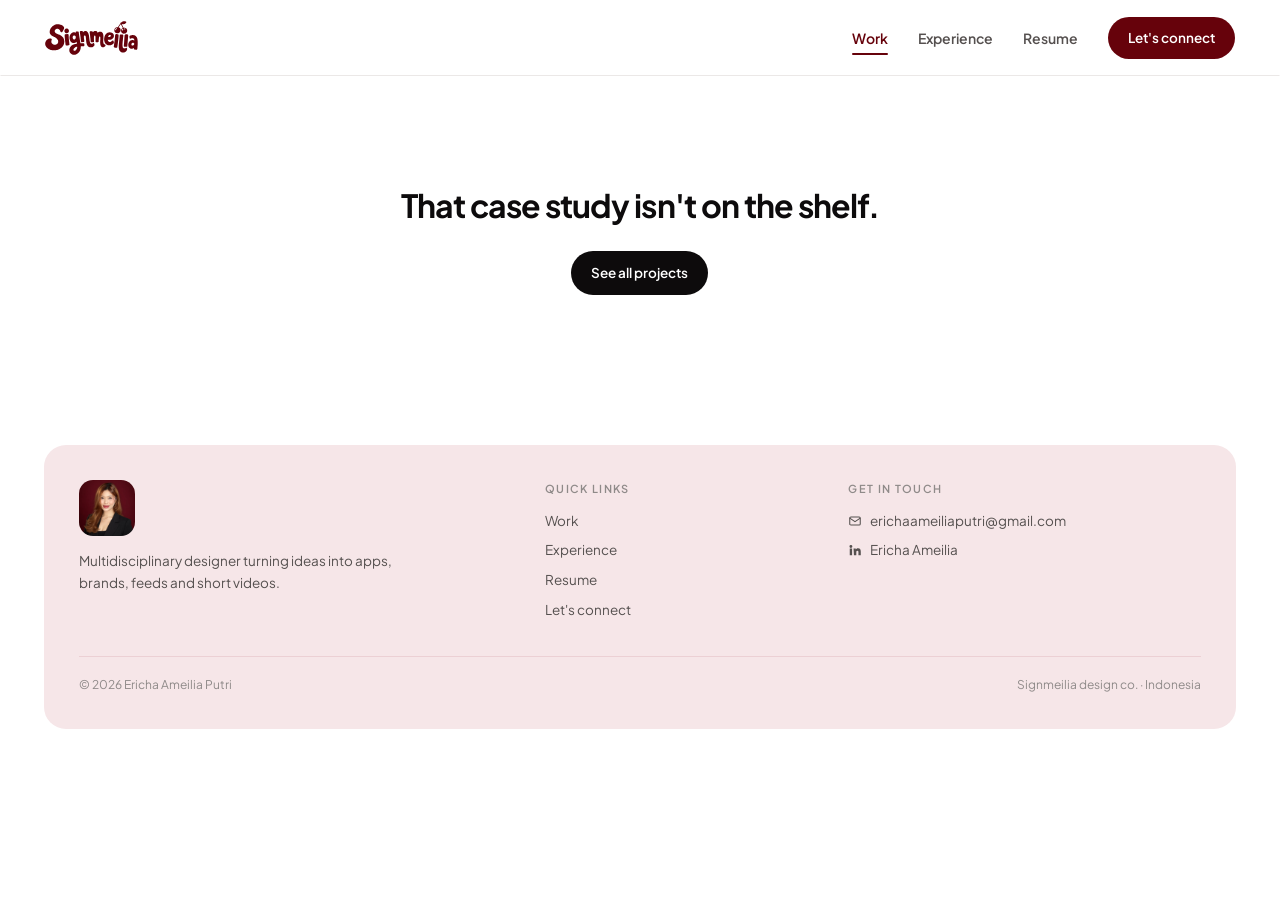
==== commit 0a72a0ab: "Footer dan receipt: pakai foto portrait baru Co-Authored-By: Claude Opus 5.5 <noreply@anthropic.com>" ====
--- a/case.html
+++ b/case.html
@@ -38,7 +38,7 @@
   <div class="wrap">
     <div class="fcard">
       <div class="fcard__grid">
-        <div class="fcard__me"><img src="assets/portrait.jpg" alt=""><p>Multidisciplinary designer turning ideas into apps, brands, feeds and short videos.</p></div>
+        <div class="fcard__me"><img src="assets/portrait-about.jpg" alt=""><p>Multidisciplinary designer turning ideas into apps, brands, feeds and short videos.</p></div>
         <nav aria-label="Quick links"><span class="label">Quick links</span><a href="projects.html">Work</a><a href="index.html#journey">Experience</a><a href="https://drive.google.com/file/d/1sFN4XBQd8MXF_A1-J4B5y1EkDxADbrXs/view?usp=sharing" target="_blank" rel="noopener">Resume</a><a href="index.html#contact">Let's connect</a></nav>
         <nav aria-label="Get in touch"><span class="label">Get in touch</span>
           <a href="mailto:erichaameiliaputri@gmail.com"><svg viewBox="0 0 24 24" fill="none" stroke="currentColor" stroke-width="1.8"><rect x="3" y="5" width="18" height="14" rx="2"/><path d="m3 7 9 6 9-6"/></svg>erichaameiliaputri@gmail.com</a>
@@ -122,7 +122,10 @@
           ${c.link ? `<a class="btn btn-dark cs-live" href="${c.link.href}" target="_blank" rel="noopener">${esc(c.link.label)} <span aria-hidden="true">↗</span></a>` : ""}
           <dl class="cs-meta">${c.meta.map(([k, v]) => `<div><dt>${esc(k)}</dt><dd>${esc(v)}</dd></div>`).join('')}</dl>
         </div>
-        <div class="wrap"><figure class="cs-cover">${img(c.cover, c.short + ' cover')}</figure></div>
+        <div class="wrap">${c.heroVideo
+          // a case can open with its film instead of the cover still; the cover stays the card thumbnail
+          ? `<figure class="cs-cover cs-cover--video"><iframe src="https://www.youtube-nocookie.com/embed/${c.heroVideo}?rel=0&modestbranding=1&playsinline=1" title="${esc(c.short)} video" loading="lazy" allow="accelerometer; autoplay; clipboard-write; encrypted-media; gyroscope; picture-in-picture" allowfullscreen></iframe></figure>`
+          : `<figure class="cs-cover">${img(c.cover, c.short + ' cover')}</figure>`}</div>
       </section>
       ${c.blocks.map(b => {
         // a lone image, one or two phone screens, or a flow sit beside their copy instead of under it,
--- a/merged.css
+++ b/merged.css
@@ -86,6 +86,12 @@
 .portrait figcaption{position:absolute;left:14px;right:14px;bottom:14px;display:flex;justify-content:space-between;align-items:center;gap:10px;padding:12px 16px;border-radius:12px;background:#fff;font-size:13.5px}
 .portrait figcaption b{font-weight:600}
 .portrait figcaption span{color:var(--ink-3)}
+/* the name sits on the photo as a light multiplayer cursor */
+.portrait figcaption.is-cursor{left:auto;right:6%;bottom:11%;padding:0;background:none;border-radius:0}
+.is-cursor .cursor{position:relative;right:auto;bottom:auto}
+.cursor.is-light svg{fill:#fff;stroke:var(--accent)}
+.cursor.is-light svg{width:34px;height:40px}
+.cursor.is-light b{margin-top:30px;padding:7px 16px;background:#fff;color:var(--accent);font-size:16px;white-space:nowrap;box-shadow:0 10px 22px rgba(0,0,0,.3)}
 
 /* dark experience */
 .dark{background:#0f0c0d;color:#fff;position:relative;isolation:isolate;padding:110px 0;margin-top:110px}
@@ -804,7 +810,7 @@
 .receipt__list{padding:6px 0}
 .line{display:grid;grid-template-columns:30px minmax(0,1fr) auto;gap:12px;align-items:center;padding:13px 0;border-bottom:1px dotted #d8d2d1}
 .line img{width:30px;height:30px;border-radius:50%;object-fit:contain;border:1px solid var(--line);padding:3px;background:#fff;filter:grayscale(1);opacity:.75;transition:filter .3s, opacity .3s, transform .3s}
-.line img[src*="videfly"]{padding:0;object-fit:cover;object-position:12% 50%}
+.line img[src*="videfly"]{padding:2px}
 .line:hover img{filter:none;opacity:1;transform:scale(1.12)}
 .line h3{font-size:14px;font-weight:600;line-height:1.3}
 .line span{font-size:12.5px;color:var(--ink-3)}
--- a/case.css
+++ b/case.css
@@ -15,6 +15,8 @@
 .cs-meta dd{font-size:15px;font-weight:600}
 .cs-cover{margin-top:40px;border-radius:24px;overflow:hidden;border:1px solid var(--line);background:var(--soft)}
 .cs-cover img{width:100%;height:auto;display:block}
+.cs-cover--video{aspect-ratio:16/9;background:#111}
+.cs-cover--video iframe{width:100%;height:100%;border:0;display:block}
 
 /* sections */
 .cs-sec{padding:96px 0 0}
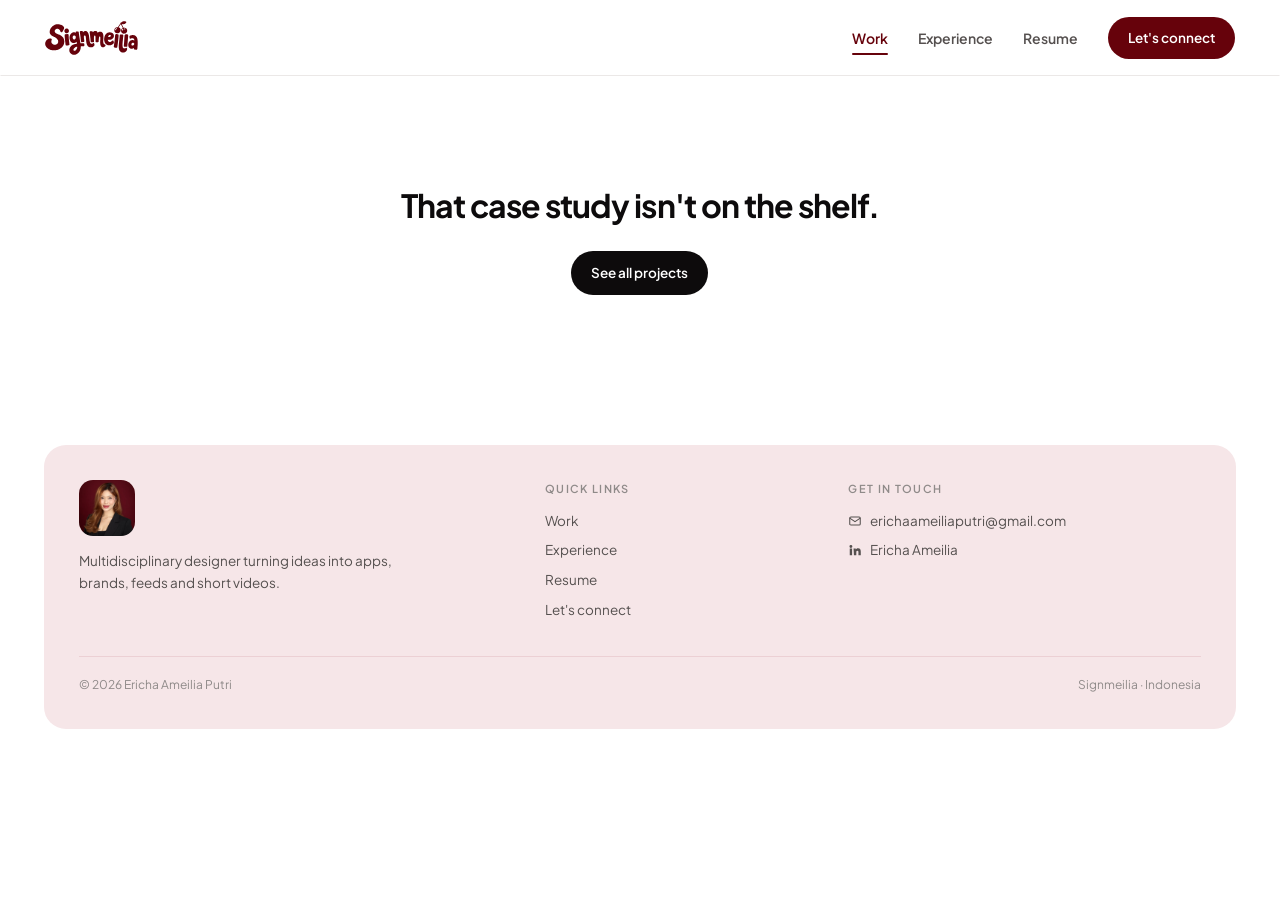
==== commit 3ff6f9b0: "Videfly AI Creative: TikTok result, BRI, internal work, Koko gallery - Show 476.3K TikTok views for " ====
--- a/case.html
+++ b/case.html
@@ -45,7 +45,7 @@
           <a href="https://www.linkedin.com/in/erichaameilia/" target="_blank" rel="noopener"><svg viewBox="0 0 24 24" fill="currentColor"><path d="M4.98 3.5a2.5 2.5 0 1 1 0 5 2.5 2.5 0 0 1 0-5zM3 9.5h4V21H3zM9.5 9.5h3.8v1.6h.06c.53-1 1.83-2.06 3.77-2.06 4.03 0 4.77 2.65 4.77 6.1V21h-4v-5.1c0-1.22-.02-2.78-1.7-2.78-1.7 0-1.96 1.33-1.96 2.7V21h-4z"/></svg>Ericha Ameilia</a>
         </nav>
       </div>
-      <div class="fcard__bottom"><span>© 2026 Ericha Ameilia Putri</span><span>Signmeilia design co. · Indonesia</span></div>
+      <div class="fcard__bottom"><span>© 2026 Ericha Ameilia Putri</span><span>Signmeilia · Indonesia</span></div>
     </div>
   </div>
 </footer>
@@ -73,6 +73,8 @@
         ${[].concat(b.body || []).map(p => `<p>${esc(p)}</p>`).join('')}
       </div>` : '';
 
+    // a measured outcome, linking to where it can be checked
+    const result = r => `<a class="cs-result" href="${r.href}" target="_blank" rel="noopener"><b>${esc(r.value)}</b><span>${esc(r.label)} <span aria-hidden="true">↗</span></span></a>`;
     const blocks = {
       text: b => '',
       cards: b => `<div class="cs-cards cols-${b.cols || 3}" data-stagger>${b.items.map((it, i) => `
@@ -100,10 +102,12 @@
             <span class="label">${esc(w.brand)}</span>
             <h3>${esc(w.title)}</h3>
             ${[].concat(w.body).map(p => `<p>${esc(p)}</p>`).join('')}
+            ${w.result ? result(w.result) : ''}
             <div class="cs-chips"><b>My contribution</b>${w.did.map(d => `<span class="chip">${esc(d)}</span>`).join('')}</div>
           </div>
-        </article>`).join('')}</div>`,
-      // a drawn diagram (an SVG file), inlined after render so it picks up the page fonts
+          ${w.gallery ? `<div class="cs-gallery"><b>${esc(w.gallery.label)}</b><div class="cs-gallery__grid">${w.gallery.items.map(src => `
+            <a href="${src}" target="_blank" rel="noopener">${img(src, w.brand)}</a>`).join('')}</div></div>` : ''}
+        </article>`).join('')}</div>`,      // a drawn diagram (an SVG file), inlined after render so it picks up the page fonts
       diagram: b => `<div class="cs-diagram rv" data-svg="${b.src}" role="img" aria-label="${esc(b.alt || '')}"></div>`,
       quote: b => `<div class="cs-quote rv"><span class="label">Reflection</span><blockquote>${esc(b.quote)}</blockquote>${[].concat(b.body).map(p => `<p>${esc(p)}</p>`).join('')}</div>`,
     };
@@ -119,6 +123,7 @@
           <span class="mix-tag">${esc(c.label)}</span>
           <h1 class="cs-title">${esc(c.title)}</h1>
           <p class="cs-intro">${esc(c.intro)}</p>
+          ${c.result ? result(c.result) : ''}
           ${c.link ? `<a class="btn btn-dark cs-live" href="${c.link.href}" target="_blank" rel="noopener">${esc(c.link.label)} <span aria-hidden="true">↗</span></a>` : ""}
           <dl class="cs-meta">${c.meta.map(([k, v]) => `<div><dt>${esc(k)}</dt><dd>${esc(v)}</dd></div>`).join('')}</dl>
         </div>
--- a/case.css
+++ b/case.css
@@ -100,6 +100,23 @@
 .cs-chips{display:flex;flex-wrap:wrap;align-items:center;gap:6px;margin-top:14px}
 .cs-chips b{width:100%;font-size:11px;font-weight:700;letter-spacing:.14em;text-transform:uppercase;color:var(--ink-3);margin-bottom:2px}
 
+/* a set of stills under a work: a full-width strip of upright frames */
+.cs-gallery{grid-column:1/-1;order:3}
+.cs-gallery>b{display:block;font-size:11px;font-weight:700;letter-spacing:.14em;text-transform:uppercase;color:var(--ink-3);margin-bottom:10px}
+.cs-gallery__grid{display:grid;grid-template-columns:repeat(9,1fr);gap:8px}
+.cs-gallery__grid a{display:block;border-radius:10px;overflow:hidden;background:var(--soft)}
+#case .cs-gallery__grid img,#case .cs-gallery__grid img.is-tall{width:100%;aspect-ratio:3/4;object-fit:cover;object-position:center 30%;padding:0;transition:transform .5s ease}
+.cs-gallery__grid a:hover img{transform:scale(1.04)}
+@media (max-width:900px){ .cs-gallery__grid{grid-template-columns:repeat(6,1fr)} }
+@media (max-width:640px){ .cs-gallery__grid{grid-template-columns:repeat(3,1fr)} }
+
+/* a measured result */
+.cs-result{display:inline-flex;align-items:center;gap:14px;padding:12px 18px 12px 14px;border-radius:16px;background:var(--accent-soft);color:var(--accent);margin:4px 0 6px;transition:transform .25s}
+.cs-result:hover{transform:translateY(-2px)}
+.cs-result b{font-size:28px;font-weight:800;letter-spacing:-.04em;line-height:1}
+.cs-result>span{font-size:13.5px;font-weight:600;line-height:1.35;max-width:30ch}
+.cs-hero .cs-result{margin:-14px 0 30px}
+
 /* reflection */
 .cs-quote{max-width:820px;margin:0 auto;text-align:center;padding:56px 24px;border-radius:26px;background:var(--accent-soft)}
 .cs-quote .label{color:var(--accent);display:block;margin-bottom:16px}
@@ -180,6 +197,15 @@
 #case .cs-work__media.is-many img{aspect-ratio:9/16;object-fit:cover;object-position:center;padding:0}
 .is-many .cs-play{width:48px;height:48px;margin:-24px 0 0 -24px;font-size:14px}
 
+/* two clips are few enough to sit beside the copy, like a single video */
+@media (min-width:901px){
+  .cs-work:has(.is-many > :nth-child(2):last-child){grid-template-columns:minmax(0,1.1fr) minmax(0,1fr);align-items:center}
+  .cs-work:nth-child(even):has(.is-many > :nth-child(2):last-child){grid-template-columns:minmax(0,1fr) minmax(0,1.1fr)}
+  .cs-work:has(.is-many > :nth-child(2):last-child) .cs-work__media{order:0}
+  .cs-work:nth-child(even):has(.is-many > :nth-child(2):last-child) .cs-work__media{order:2}
+  .cs-work__media.is-many:has(> :nth-child(2):last-child){grid-template-columns:repeat(2,minmax(0,1fr));max-width:420px;justify-self:center;width:100%}
+}
+
 /* the copy beside a flow takes the room; the flow keeps only what it needs */
 .is-split.t-flow .wrap{grid-template-columns:minmax(0,1fr) auto;gap:clamp(40px,6vw,96px)}
 @media (max-width:900px){ .is-split.t-flow .wrap{grid-template-columns:1fr} .is-split.t-flow .cs-flow{justify-self:start} }
@@ -223,3 +249,8 @@
 #case.cs-teamu .is-split .cs-flow i{rotate:0deg}
 @media (max-width:900px){ #case.cs-teamu .is-split .cs-flow{flex-wrap:wrap} #case.cs-teamu .is-split .cs-flow span{flex:0 0 auto} }
 
+
+/* Videfly AI Creative: the process steps stretch across the row, like the Teamu flow */
+#case.cs-videfly-ai .t-flow .cs-flow{flex-wrap:nowrap;max-width:1200px}
+#case.cs-videfly-ai .t-flow .cs-flow span{flex:1 1 0;min-width:0;justify-content:center;white-space:nowrap}
+@media (max-width:900px){ #case.cs-videfly-ai .t-flow .cs-flow{flex-wrap:wrap} #case.cs-videfly-ai .t-flow .cs-flow span{flex:0 0 auto} }
